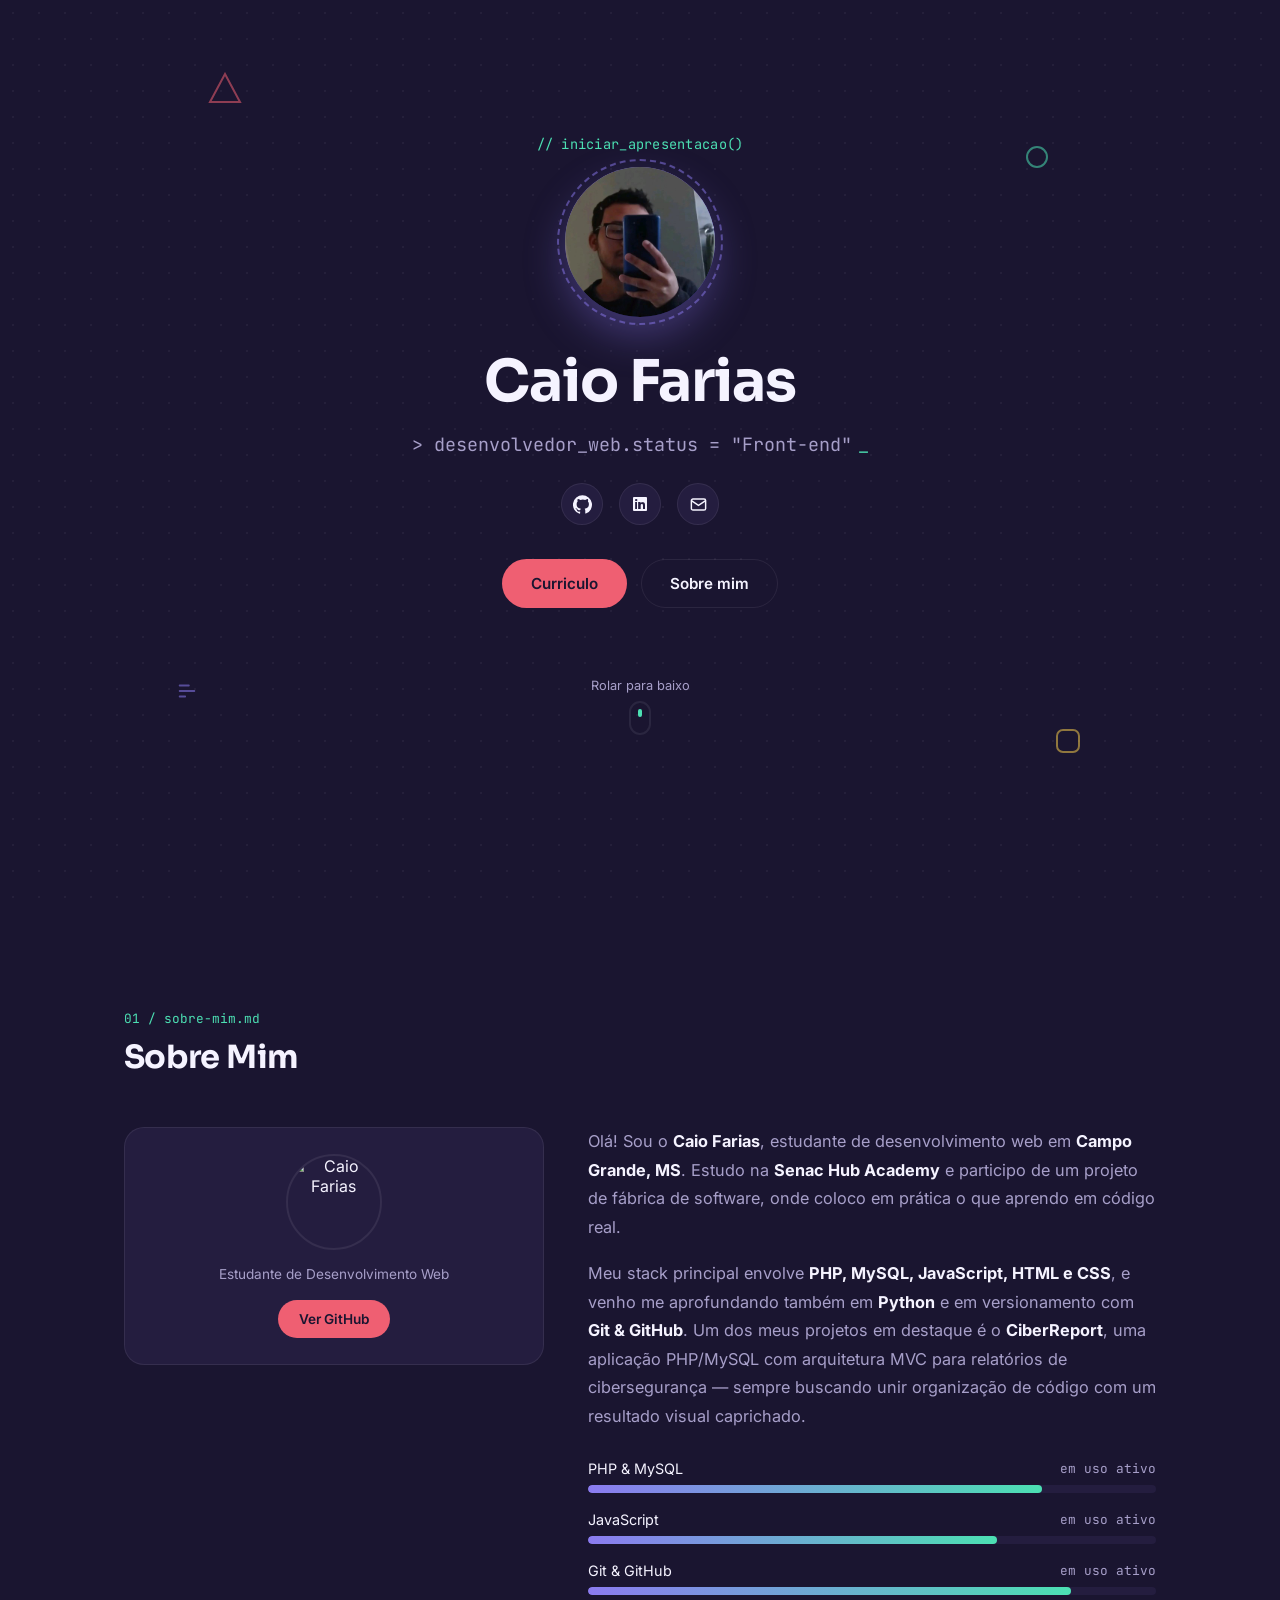
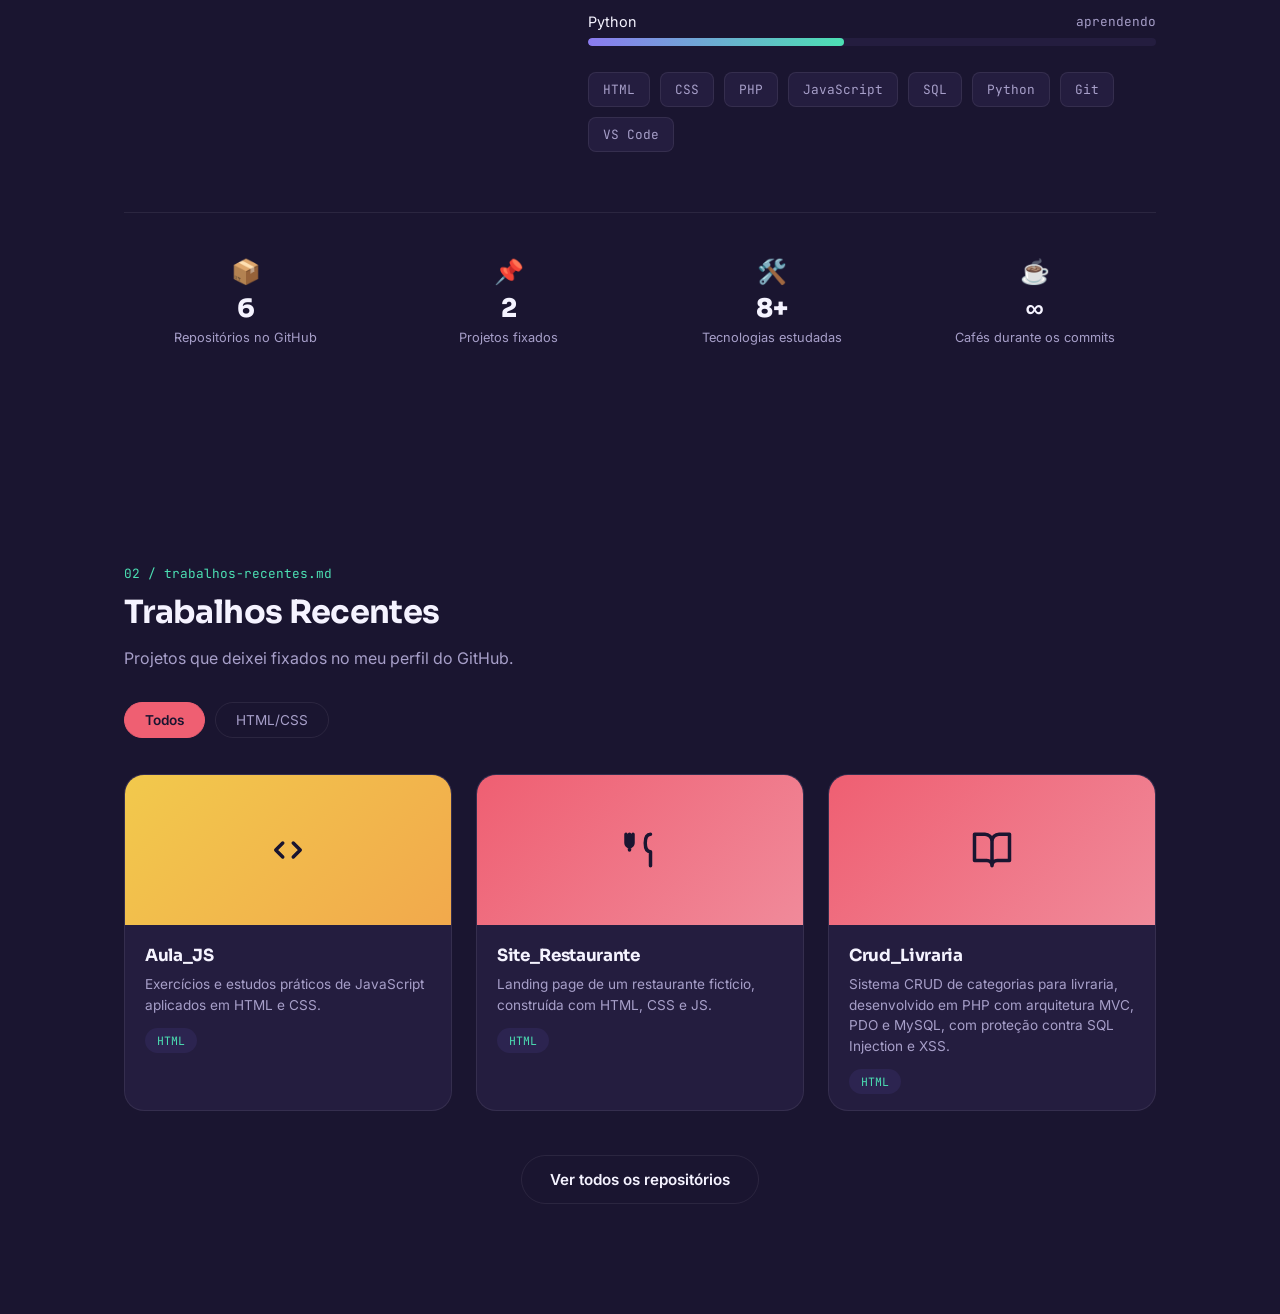
==== index.html @ b0f7bf86 "testes" ====
<!DOCTYPE html>
<html lang="pt-BR">
<head>
<meta charset="UTF-8">
<meta name="viewport" content="width=device-width, initial-scale=1.0">
<title>Caio Farias — Desenvolvedor Web</title>
<link rel="preconnect" href="https://fonts.googleapis.com">
<link href="https://fonts.googleapis.com/css2?family=Sora:wght@400;600;700;800&family=Inter:wght@400;500;600&family=JetBrains+Mono:wght@400;500;600&display=swap" rel="stylesheet">
<link rel="stylesheet" href="https://cdnjs.cloudflare.com/ajax/libs/font-awesome/6.7.2/css/all.min.css">
<link rel="stylesheet" href="index.css">
</head>
<body>

<section class="hero" id="hero">

  <div class="shape" style="top:8%; left:10%; width:34px; animation-delay:0s;">
    <svg viewBox="0 0 34 34" fill="none"><polygon points="17,2 32,30 2,30" stroke="var(--coral)" stroke-width="2"/></svg>
  </div>
  <div class="shape" style="top:16%; right:12%; width:26px; animation-delay:1.2s;">
    <svg viewBox="0 0 26 26" fill="none"><circle cx="13" cy="13" r="10" stroke="var(--mint)" stroke-width="2"/></svg>
  </div>
  <div class="shape" style="bottom:22%; left:7%; width:22px; animation-delay:2s;">
    <svg viewBox="0 0 24 24" fill="none"><path d="M4 12h16M4 6h10M4 18h6" stroke="var(--purple)" stroke-width="2" stroke-linecap="round"/></svg>
  </div>
  <div class="shape" style="bottom:16%; right:9%; width:30px; animation-delay:0.6s;">
    <svg viewBox="0 0 30 30" fill="none"><rect x="4" y="4" width="22" height="22" rx="6" stroke="var(--yellow)" stroke-width="2"/></svg>
  </div>

  <span class="eyebrow mono">// iniciar_apresentacao()</span>

  <div class="avatar-wrap">
    <div class="avatar-ring"></div>
    <div class="avatar">
      <img src="perfil.jpg" alt="" class="avatar-img">
    </div>
  </div>

  <h1>Caio Farias</h1>
  <div class="title-line mono">
    <span>&gt; desenvolvedor_web.status = "Front-end"</span><span class="blink">_</span>
  </div>

  <div class="socials">
    <a href="https://github.com/CaioFarias-jpg" target="_blank" rel="noopener" aria-label="GitHub">
      <svg viewBox="0 0 24 24" fill="var(--text-light)"><path d="M12 .3a12 12 0 0 0-3.8 23.4c.6.1.8-.3.8-.6v-2.2c-3.3.7-4-1.6-4-1.6-.6-1.4-1.4-1.8-1.4-1.8-1.1-.8.1-.8.1-.8 1.2.1 1.9 1.3 1.9 1.3 1.1 1.9 2.9 1.3 3.6 1 .1-.8.4-1.3.8-1.6-2.7-.3-5.4-1.3-5.4-5.9 0-1.3.5-2.4 1.3-3.2-.1-.3-.6-1.6.1-3.3 0 0 1-.3 3.4 1.2a11.5 11.5 0 0 1 6 0c2.3-1.5 3.3-1.2 3.3-1.2.7 1.7.3 3 .1 3.3.8.8 1.3 1.9 1.3 3.2 0 4.6-2.7 5.6-5.4 5.9.4.4.8 1.1.8 2.2v3.3c0 .3.2.7.8.6A12 12 0 0 0 12 .3z"/></svg>
    </a>
      <a href="https://www.linkedin.com/in/caio-farias-459695293/" target="_blank"      rel="noopener" aria-label="LinkedIn">
      <i class="fa-brands fa-linkedin"></i>
    </a>
    <a href="mailto:caiovv1@outlook.com" aria-label="Email">
      <svg viewBox="0 0 24 24" fill="none" stroke="var(--text-light)" stroke-width="1.8"><rect x="3" y="5" width="18" height="14" rx="2"/><path d="M3 7l9 6 9-6"/></svg>
    </a>
  </div>

  <div class="hero-ctas">
    <a href="CV.html" class="btn btn-solid">Curriculo</a>
    <a href="#sobre" class="btn btn-outline">Sobre mim</a>
  </div>

  <a href="#sobre" class="scroll-hint">
    <span>Rolar para baixo</span>
    <span class="scroll-dot"></span>
  </a>
</section>

<section class="about" id="sobre">
  <span class="section-tag">01 / sobre-mim.md</span>
  <h2>Sobre Mim</h2>

  <div class="about-grid">
    <div class="about-card">
      <div class="mini-avatar">
        <img src="12.jpg" alt="Caio Farias">
      </div>
      <p class="about-card-role">Estudante de Desenvolvimento Web</p>
      <a href="https://github.com/CaioFarias-jpg" target="_blank" rel="noopener" class="btn btn-solid btn-small">Ver GitHub</a>
    </div>

    <div class="about-text">
      <p>Olá! Sou o <strong>Caio Farias</strong>, estudante de desenvolvimento web em <strong>Campo Grande, MS</strong>. Estudo na <strong>Senac Hub Academy</strong> e participo de um projeto de fábrica de software, onde coloco em prática o que aprendo em código real.</p>

      <p>Meu stack principal envolve <strong>PHP, MySQL, JavaScript, HTML e CSS</strong>, e venho me aprofundando também em <strong>Python</strong> e em versionamento com <strong>Git &amp; GitHub</strong>. Um dos meus projetos em destaque é o <strong>CiberReport</strong>, uma aplicação PHP/MySQL com arquitetura MVC para relatórios de cibersegurança — sempre buscando unir organização de código com um resultado visual caprichado.</p>

      <div class="skills">
        <div class="skill-row">
          <div class="skill-label"><span>PHP &amp; MySQL</span><span>em uso ativo</span></div>
          <div class="skill-bar"><div class="skill-fill" style="--pct:80%"></div></div>
        </div>
        <div class="skill-row">
          <div class="skill-label"><span>JavaScript</span><span>em uso ativo</span></div>
          <div class="skill-bar"><div class="skill-fill" style="--pct:72%"></div></div>
        </div>
        <div class="skill-row">
          <div class="skill-label"><span>Git &amp; GitHub</span><span>em uso ativo</span></div>
          <div class="skill-bar"><div class="skill-fill" style="--pct:85%"></div></div>
        </div>
        <div class="skill-row">
          <div class="skill-label"><span>Python</span><span>aprendendo</span></div>
          <div class="skill-bar"><div class="skill-fill" style="--pct:45%"></div></div>
        </div>
      </div>

      <div class="tag-cloud">
        <span class="tag">HTML</span>
        <span class="tag">CSS</span>
        <span class="tag">PHP</span>
        <span class="tag">JavaScript</span>
        <span class="tag">SQL</span>
        <span class="tag">Python</span>
        <span class="tag">Git</span>
        <span class="tag">VS Code</span>
      </div>
    </div>
  </div>

  <div class="stats-row">
    <div class="stat">
      <span class="stat-icon">📦</span>
      <span class="stat-number">6</span>
      <span class="stat-label">Repositórios no GitHub</span>
    </div>
    <div class="stat">
      <span class="stat-icon">📌</span>
      <span class="stat-number">2</span>
      <span class="stat-label">Projetos fixados</span>
    </div>
    <div class="stat">
      <span class="stat-icon">🛠️</span>
      <span class="stat-number">8+</span>
      <span class="stat-label">Tecnologias estudadas</span>
    </div>
    <div class="stat">
      <span class="stat-icon">☕</span>
      <span class="stat-number">∞</span>
      <span class="stat-label">Cafés durante os commits</span>
    </div>
  </div>
</section>

<section class="works" id="trabalhos">
  <span class="section-tag">02 / trabalhos-recentes.md</span>
  <h2>Trabalhos Recentes</h2>
  <p class="works-sub">Projetos que deixei fixados no meu perfil do GitHub.</p>

  <div class="filters" id="filters">
    <button class="filter-btn active" data-filter="all">Todos</button>
    <button class="filter-btn" data-filter="html">HTML/CSS</button>
  </div>

  <div class="works-grid" id="worksGrid">

    <a class="work-card" data-cat="html" href="https://github.com/CaioFarias-jpg/Aula_JS" target="_blank" rel="noopener">
      <div class="work-thumb work-thumb-1">
        <svg viewBox="0 0 24 24" width="42" height="42" fill="none"><path d="M9 8l-4 4 4 4M15 8l4 4-4 4" stroke="#1a1530" stroke-width="2" stroke-linecap="round" stroke-linejoin="round"/></svg>
      </div>
      <div class="work-info">
        <h3>Aula_JS</h3>
        <p>Exercícios e estudos práticos de JavaScript aplicados em HTML e CSS.</p>
        <span class="work-tag">HTML</span>
      </div>
    </a>

    <a class="work-card" data-cat="html" href="https://github.com/CaioFarias-jpg/Site_Restaurante" target="_blank" rel="noopener">
      <div class="work-thumb work-thumb-2">
        <svg viewBox="0 0 24 24" width="42" height="42" fill="none"><path d="M6 3v9M4 3v5a2 2 0 0 0 2 2 2 2 0 0 0 2-2V3M18 3c-2 0-3 2-3 5s1 5 3 5v8" stroke="#1a1530" stroke-width="2" stroke-linecap="round" stroke-linejoin="round"/></svg>
      </div>
      <div class="work-info">
        <h3>Site_Restaurante</h3>
        <p>Landing page de um restaurante fictício, construída com HTML, CSS e JS.</p>
        <span class="work-tag">HTML</span>
      </div>
    </a>

    <a class="work-card" data-cat="html" href="https://github.com/CaioFarias-jpg/Crud_Livraria" target="_blank" rel="noopener">
      <div class="work-thumb work-thumb-2">
        <svg viewBox="0 0 24 24" width="42" height="42" fill="none"><path d="M2 3h6a4 4 0 0 1 4 4v14a3 3 0 0 0-3-3H2V3z M22 3h-6a4 4 0 0 0-4 4v14a3 3 0 0 1 3-3h7V3z" stroke="#1a1530" stroke-width="2" stroke-linecap="round" stroke-linejoin="round"/></svg>
      </div>
      <div class="work-info">
        <h3>Crud_Livraria</h3>
        <p>Sistema CRUD de categorias para livraria, desenvolvido em PHP com arquitetura MVC, PDO e MySQL, com proteção contra SQL Injection e XSS.</p>
        <span class="work-tag">HTML</span>
      </div>
    </a>

  </div>

  <a href="https://github.com/CaioFarias-jpg?tab=repositories" target="_blank" rel="noopener" class="btn btn-outline load-more">Ver todos os repositórios</a>
</section>

<script>
  const filterBtns = document.querySelectorAll('.filter-btn');
  const cards = document.querySelectorAll('.work-card');

  filterBtns.forEach(btn => {
    btn.addEventListener('click', () => {
      filterBtns.forEach(b => b.classList.remove('active'));
      btn.classList.add('active');
      const filter = btn.dataset.filter;

      cards.forEach(card => {
        const show = filter === 'all' || card.dataset.cat === filter;
        card.style.display = show ? 'flex' : 'none';
      });
    });
  });
</script>

</body>
</html>
---- index.css ----
:root{
  --bg-base:#1a1530;
  --bg-panel:#241d3f;
  --bg-panel-2:#2c2450;
  --purple:#8b7bf0;
  --yellow:#f2c94c;
  --coral:#ef5f72;
  --mint:#4ce0b3;
  --text-light:#f5f3ff;
  --text-muted:#a79fc9;
  --border-soft:rgba(245,243,255,0.08);
}

*{margin:0;padding:0;box-sizing:border-box;}

html{scroll-behavior:smooth;}

body{
  background:var(--bg-base);
  color:var(--text-light);
  font-family:'Inter', sans-serif;
  overflow-x:hidden;
  position:relative;
}

body::before{
  content:"";
  position:fixed;
  inset:0;
  background-image:radial-gradient(circle, rgba(245,243,255,0.05) 1px, transparent 1px);
  background-size:26px 26px;
  pointer-events:none;
  z-index:0;
}

h1,h2,h3{
  font-family:'Sora', sans-serif;
  font-weight:700;
  letter-spacing:-0.02em;
}

.mono{ font-family:'JetBrains Mono', monospace; }

a{ color:inherit; text-decoration:none; }

section{
  position:relative;
  z-index:1;
  padding:110px 24px;
  max-width:1080px;
  margin:0 auto;
}

/* ---------- formas decorativas ---------- */
.shape{
  position:absolute;
  z-index:0;
  opacity:0.55;
  animation:float 7s ease-in-out infinite;
}
@keyframes float{
  0%,100%{ transform:translateY(0) rotate(0deg); }
  50%{ transform:translateY(-18px) rotate(8deg); }
}
@media (prefers-reduced-motion: reduce){
  .shape, .blink, .stat-icon{ animation:none !important; }
}

/* ================= HERO ================= */
.hero{
  min-height:100vh;
  display:flex;
  flex-direction:column;
  align-items:center;
  justify-content:center;
  text-align:center;
  padding-top:80px;
}

.hero .shape svg{ width:100%; height:100%; display:block; }

.avatar-wrap{
  position:relative;
  width:150px;
  height:150px;
  margin-bottom:28px;
}

.avatar-ring{
  position:absolute;
  inset:-8px;
  border-radius:50%;
  border:2px dashed rgba(139,123,240,0.5);
  animation:spin 18s linear infinite;
}
@keyframes spin{ to{ transform:rotate(360deg); } }
@media (prefers-reduced-motion: reduce){ .avatar-ring{ animation:none; } }

.avatar{
  width:100%;
  height:100%;
  border-radius:50%;
  background:linear-gradient(150deg, var(--purple), #5a4bc4);
  display:flex;
  align-items:center;
  justify-content:center;
  box-shadow:0 18px 40px rgba(139,123,240,0.35);
  overflow:hidden;
}

.avatar-img{
  width:100%;
  height:100%;
  object-fit:cover;
}

.hero .eyebrow{
  font-size:0.85rem;
  color:var(--mint);
  margin-bottom:14px;
  letter-spacing:0.02em;
}

.hero h1{
  font-size:clamp(2.4rem, 6vw, 3.6rem);
  color:var(--text-light);
}

.hero .title-line{
  margin-top:14px;
  font-size:1.15rem;
  color:var(--text-muted);
  display:flex;
  align-items:center;
  gap:6px;
  justify-content:center;
  flex-wrap:wrap;
}

.blink{
  animation:blink 1s steps(1) infinite;
  color:var(--mint);
}
@keyframes blink{ 50%{ opacity:0; } }

.socials{
  display:flex;
  gap:16px;
  margin-top:26px;
}

.socials a{
  width:42px;
  height:42px;
  border-radius:50%;
  border:1px solid var(--border-soft);
  display:flex;
  align-items:center;
  justify-content:center;
  transition:all .25s ease;
  background:var(--bg-panel);
}
.socials a:hover{
  border-color:var(--purple);
  transform:translateY(-4px);
  background:var(--bg-panel-2);
}
.socials svg{ width:19px; height:19px; }

.hero-ctas{
  display:flex;
  gap:14px;
  margin-top:34px;
  flex-wrap:wrap;
  justify-content:center;
}

.btn{
  display:inline-flex;
  align-items:center;
  gap:8px;
  padding:14px 28px;
  border-radius:100px;
  font-weight:600;
  font-size:0.95rem;
  transition:all .25s ease;
  border:1px solid transparent;
  cursor:pointer;
}
.btn-solid{
  background:var(--coral);
  color:#1a1530;
}
.btn-solid:hover{
  box-shadow:0 12px 30px rgba(239,95,114,0.4);
  transform:translateY(-3px);
}
.btn-outline{
  border-color:var(--border-soft);
  color:var(--text-light);
}
.btn-outline:hover{
  border-color:var(--purple);
  background:var(--bg-panel);
}
.btn-small{
  padding:10px 20px;
  font-size:0.85rem;
}

.scroll-hint{
  margin-top:70px;
  display:flex;
  flex-direction:column;
  align-items:center;
  gap:8px;
  color:var(--text-muted);
  font-size:0.8rem;
}
.scroll-dot{
  width:22px; height:34px;
  border-radius:20px;
  border:2px solid var(--border-soft);
  position:relative;
}
.scroll-dot::before{
  content:"";
  position:absolute;
  top:6px; left:50%;
  width:4px; height:8px;
  background:var(--mint);
  border-radius:4px;
  transform:translateX(-50%);
  animation:scrolldown 1.6s ease infinite;
}
@keyframes scrolldown{
  0%{ opacity:1; top:6px; }
  100%{ opacity:0; top:18px; }
}

/* ================= SOBRE MIM ================= */
.section-tag{
  font-family:'JetBrains Mono', monospace;
  font-size:0.8rem;
  color:var(--mint);
  display:block;
  margin-bottom:10px;
}

.about h2, .works h2{
  font-size:2rem;
  margin-bottom:16px;
}

.about h2{ margin-bottom:50px; }

.about-grid{
  display:grid;
  grid-template-columns:0.85fr 1.15fr;
  gap:44px;
  align-items:start;
}

.about-card{
  background:var(--bg-panel);
  border:1px solid var(--border-soft);
  border-radius:20px;
  padding:26px;
  text-align:center;
}

.mini-avatar{
  width:96px;
  height:96px;
  border-radius:50%;
  margin:0 auto 16px;
  overflow:hidden;
  border:2px solid var(--border-soft);
}
.mini-avatar img{
  width:100%;
  height:100%;
  object-fit:cover;
}

.about-card-role{
  color:var(--text-muted);
  font-size:0.85rem;
  margin-bottom:18px;
}

.about-text p{
  color:var(--text-muted);
  line-height:1.75;
  font-size:1.02rem;
  margin-bottom:18px;
}

.about-text strong{ color:var(--text-light); }

.skills{ margin-top:30px; }

.skill-row{ margin-bottom:18px; }

.skill-label{
  display:flex;
  justify-content:space-between;
  font-size:0.9rem;
  margin-bottom:8px;
}

.skill-label span:last-child{
  font-family:'JetBrains Mono', monospace;
  color:var(--text-muted);
  font-size:0.8rem;
}

.skill-bar{
  height:8px;
  border-radius:100px;
  background:var(--bg-panel);
  overflow:hidden;
}

.skill-fill{
  height:100%;
  border-radius:100px;
  background:linear-gradient(90deg, var(--purple), var(--mint));
  width:0;
  animation:fillbar 1.4s ease forwards;
  animation-delay:.3s;
}
@keyframes fillbar{ to{ width:var(--pct); } }

.tag-cloud{
  display:flex;
  flex-wrap:wrap;
  gap:10px;
  margin-top:26px;
}

.tag{
  font-family:'JetBrains Mono', monospace;
  font-size:0.8rem;
  padding:8px 14px;
  border-radius:8px;
  background:var(--bg-panel);
  border:1px solid var(--border-soft);
  color:var(--text-muted);
}

/* linha de estatísticas */
.stats-row{
  display:grid;
  grid-template-columns:repeat(4, 1fr);
  gap:20px;
  margin-top:60px;
  padding-top:44px;
  border-top:1px solid var(--border-soft);
}

.stat{
  text-align:center;
  display:flex;
  flex-direction:column;
  align-items:center;
  gap:6px;
}

.stat-icon{
  font-size:1.5rem;
  animation:pulse 2.4s ease-in-out infinite;
}
@keyframes pulse{
  0%,100%{ transform:scale(1); }
  50%{ transform:scale(1.15); }
}

.stat-number{
  font-family:'Sora', sans-serif;
  font-weight:800;
  font-size:1.6rem;
  color:var(--text-light);
}

.stat-label{
  font-size:0.8rem;
  color:var(--text-muted);
}

/* ================= TRABALHOS RECENTES ================= */
.works-sub{
  color:var(--text-muted);
  margin-bottom:34px;
}

.filters{
  display:flex;
  gap:10px;
  flex-wrap:wrap;
  margin-bottom:36px;
}

.filter-btn{
  background:none;
  border:1px solid var(--border-soft);
  color:var(--text-muted);
  padding:9px 20px;
  border-radius:100px;
  font-family:'Inter', sans-serif;
  font-size:0.85rem;
  cursor:pointer;
  transition:all .2s ease;
}
.filter-btn:hover{
  border-color:var(--purple);
  color:var(--text-light);
}
.filter-btn.active{
  background:var(--coral);
  border-color:var(--coral);
  color:#1a1530;
  font-weight:600;
}

.works-grid{
  display:grid;
  grid-template-columns:repeat(auto-fit, minmax(240px, 1fr));
  gap:24px;
}

.work-card{
  background:var(--bg-panel);
  border:1px solid var(--border-soft);
  border-radius:20px;
  overflow:hidden;
  display:flex;
  flex-direction:column;
  transition:all .3s ease;
}
.work-card:hover{
  transform:translateY(-6px);
  border-color:var(--purple);
  box-shadow:0 20px 40px rgba(0,0,0,0.35);
}

.work-thumb{
  height:150px;
  display:flex;
  align-items:center;
  justify-content:center;
}
.work-thumb-1{ background:linear-gradient(135deg, var(--yellow), #f2a94c); }
.work-thumb-2{ background:linear-gradient(135deg, var(--coral), #f08a9a); }

.work-info{
  padding:20px;
}
.work-info h3{
  font-size:1.05rem;
  margin-bottom:8px;
}
.work-info p{
  color:var(--text-muted);
  font-size:0.85rem;
  line-height:1.5;
  margin-bottom:14px;
}

.work-tag{
  font-family:'JetBrains Mono', monospace;
  font-size:0.72rem;
  padding:5px 12px;
  border-radius:100px;
  background:var(--bg-panel-2);
  color:var(--mint);
}

.load-more{
  display:flex;
  width:fit-content;
  margin:44px auto 0;
}

/* ================= RESPONSIVO ================= */
@media (max-width:760px){
  .about-grid{ grid-template-columns:1fr; }
  .stats-row{ grid-template-columns:repeat(2, 1fr); row-gap:34px; }
  section{ padding:80px 20px; }
}
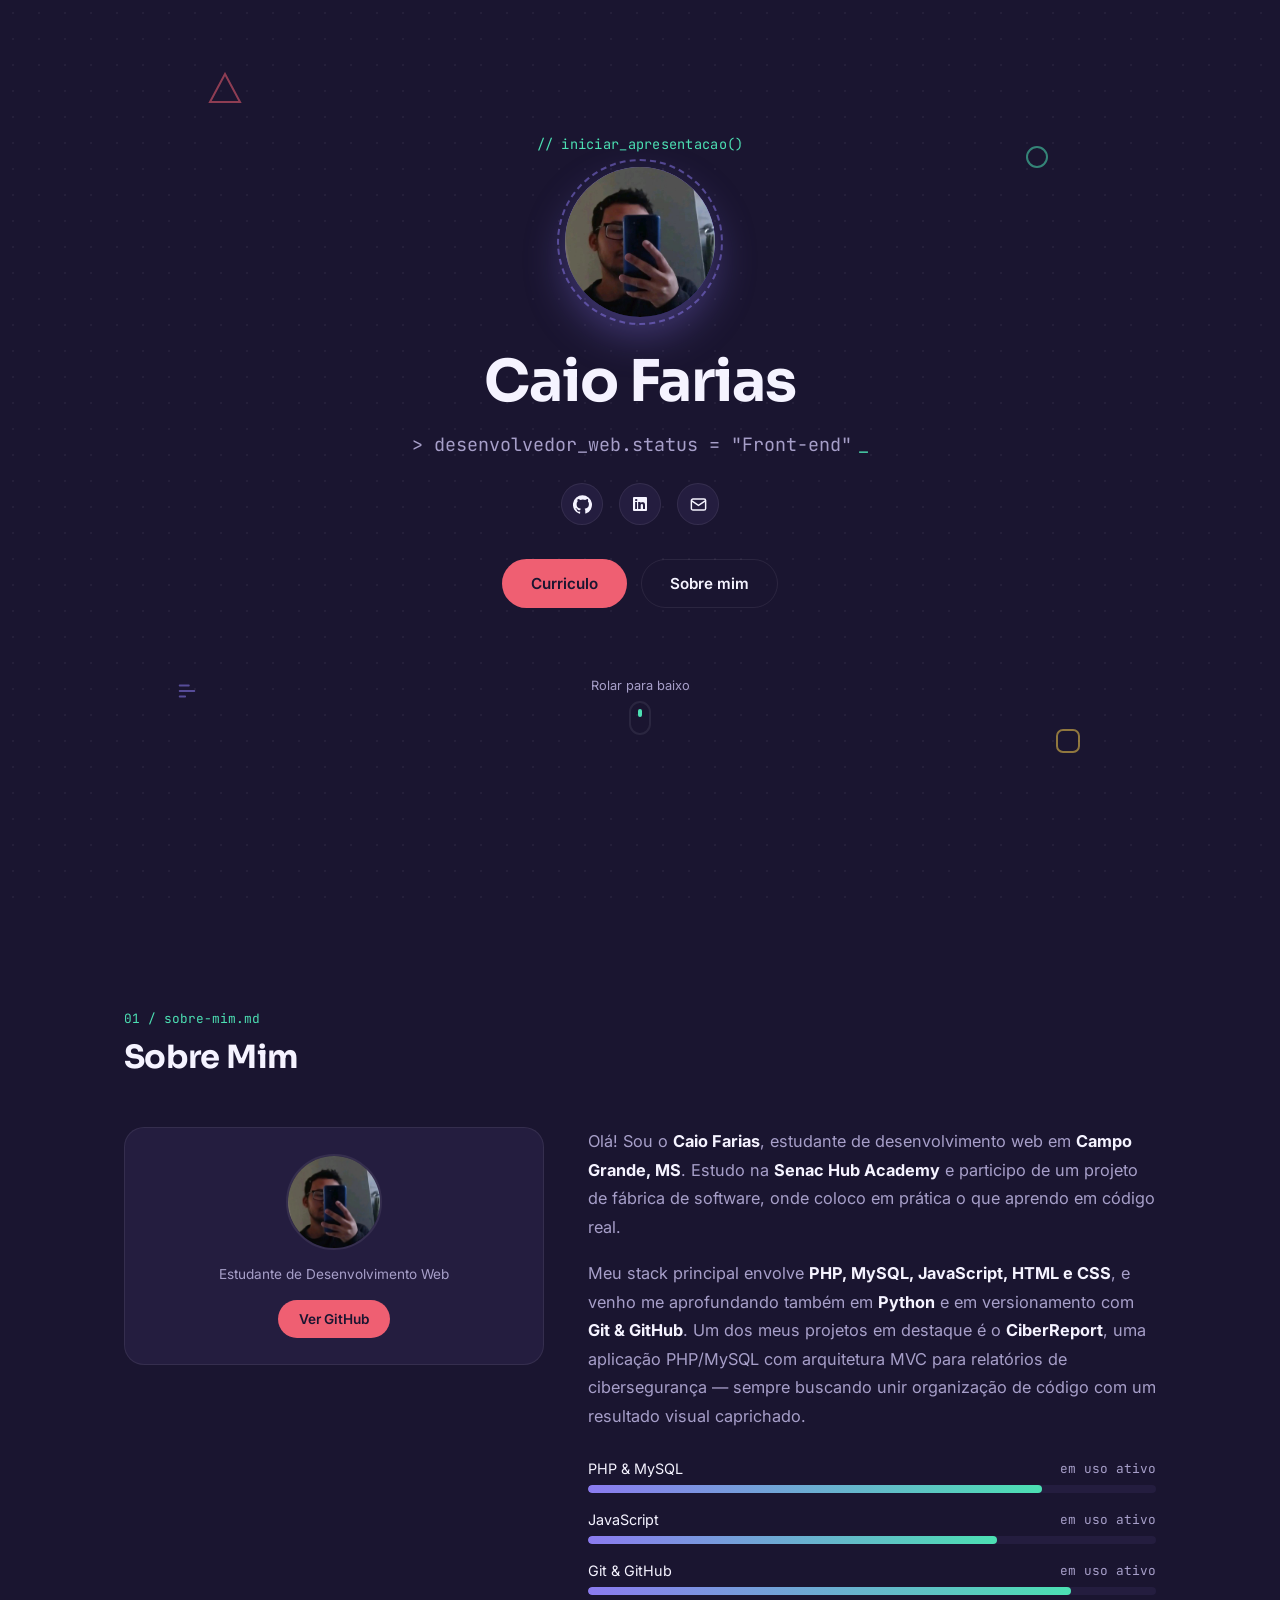
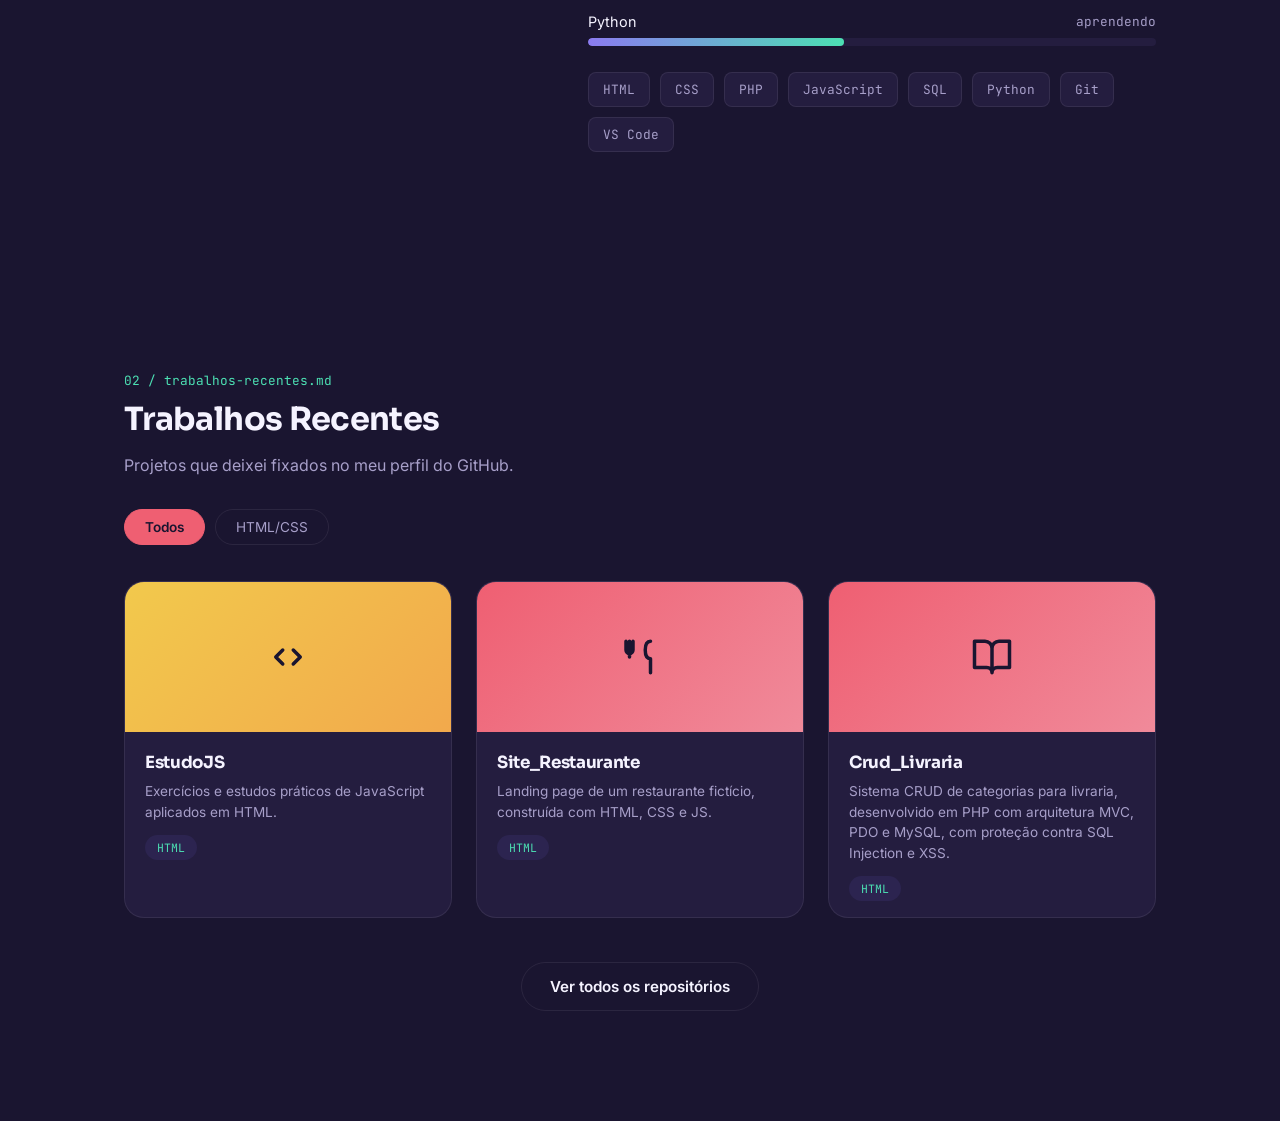
==== commit b8bb44c5: "testes" ====
--- a/index.html
+++ b/index.html
@@ -70,7 +70,7 @@
   <div class="about-grid">
     <div class="about-card">
       <div class="mini-avatar">
-        <img src="12.jpg" alt="Caio Farias">
+        <img src="perfil.jpg" alt="Caio Farias">
       </div>
       <p class="about-card-role">Estudante de Desenvolvimento Web</p>
       <a href="https://github.com/CaioFarias-jpg" target="_blank" rel="noopener" class="btn btn-solid btn-small">Ver GitHub</a>
@@ -112,29 +112,6 @@
       </div>
     </div>
   </div>
-
-  <div class="stats-row">
-    <div class="stat">
-      <span class="stat-icon">📦</span>
-      <span class="stat-number">6</span>
-      <span class="stat-label">Repositórios no GitHub</span>
-    </div>
-    <div class="stat">
-      <span class="stat-icon">📌</span>
-      <span class="stat-number">2</span>
-      <span class="stat-label">Projetos fixados</span>
-    </div>
-    <div class="stat">
-      <span class="stat-icon">🛠️</span>
-      <span class="stat-number">8+</span>
-      <span class="stat-label">Tecnologias estudadas</span>
-    </div>
-    <div class="stat">
-      <span class="stat-icon">☕</span>
-      <span class="stat-number">∞</span>
-      <span class="stat-label">Cafés durante os commits</span>
-    </div>
-  </div>
 </section>
 
 <section class="works" id="trabalhos">
@@ -149,13 +126,13 @@
 
   <div class="works-grid" id="worksGrid">
 
-    <a class="work-card" data-cat="html" href="https://github.com/CaioFarias-jpg/Aula_JS" target="_blank" rel="noopener">
+    <a class="work-card" data-cat="html" href="https://github.com/CaioFarias-jpg/EstudoJS" target="_blank" rel="noopener">
       <div class="work-thumb work-thumb-1">
         <svg viewBox="0 0 24 24" width="42" height="42" fill="none"><path d="M9 8l-4 4 4 4M15 8l4 4-4 4" stroke="#1a1530" stroke-width="2" stroke-linecap="round" stroke-linejoin="round"/></svg>
       </div>
       <div class="work-info">
-        <h3>Aula_JS</h3>
-        <p>Exercícios e estudos práticos de JavaScript aplicados em HTML e CSS.</p>
+        <h3>EstudoJS</h3>
+        <p>Exercícios e estudos práticos de JavaScript aplicados em HTML.</p>
         <span class="work-tag">HTML</span>
       </div>
     </a>
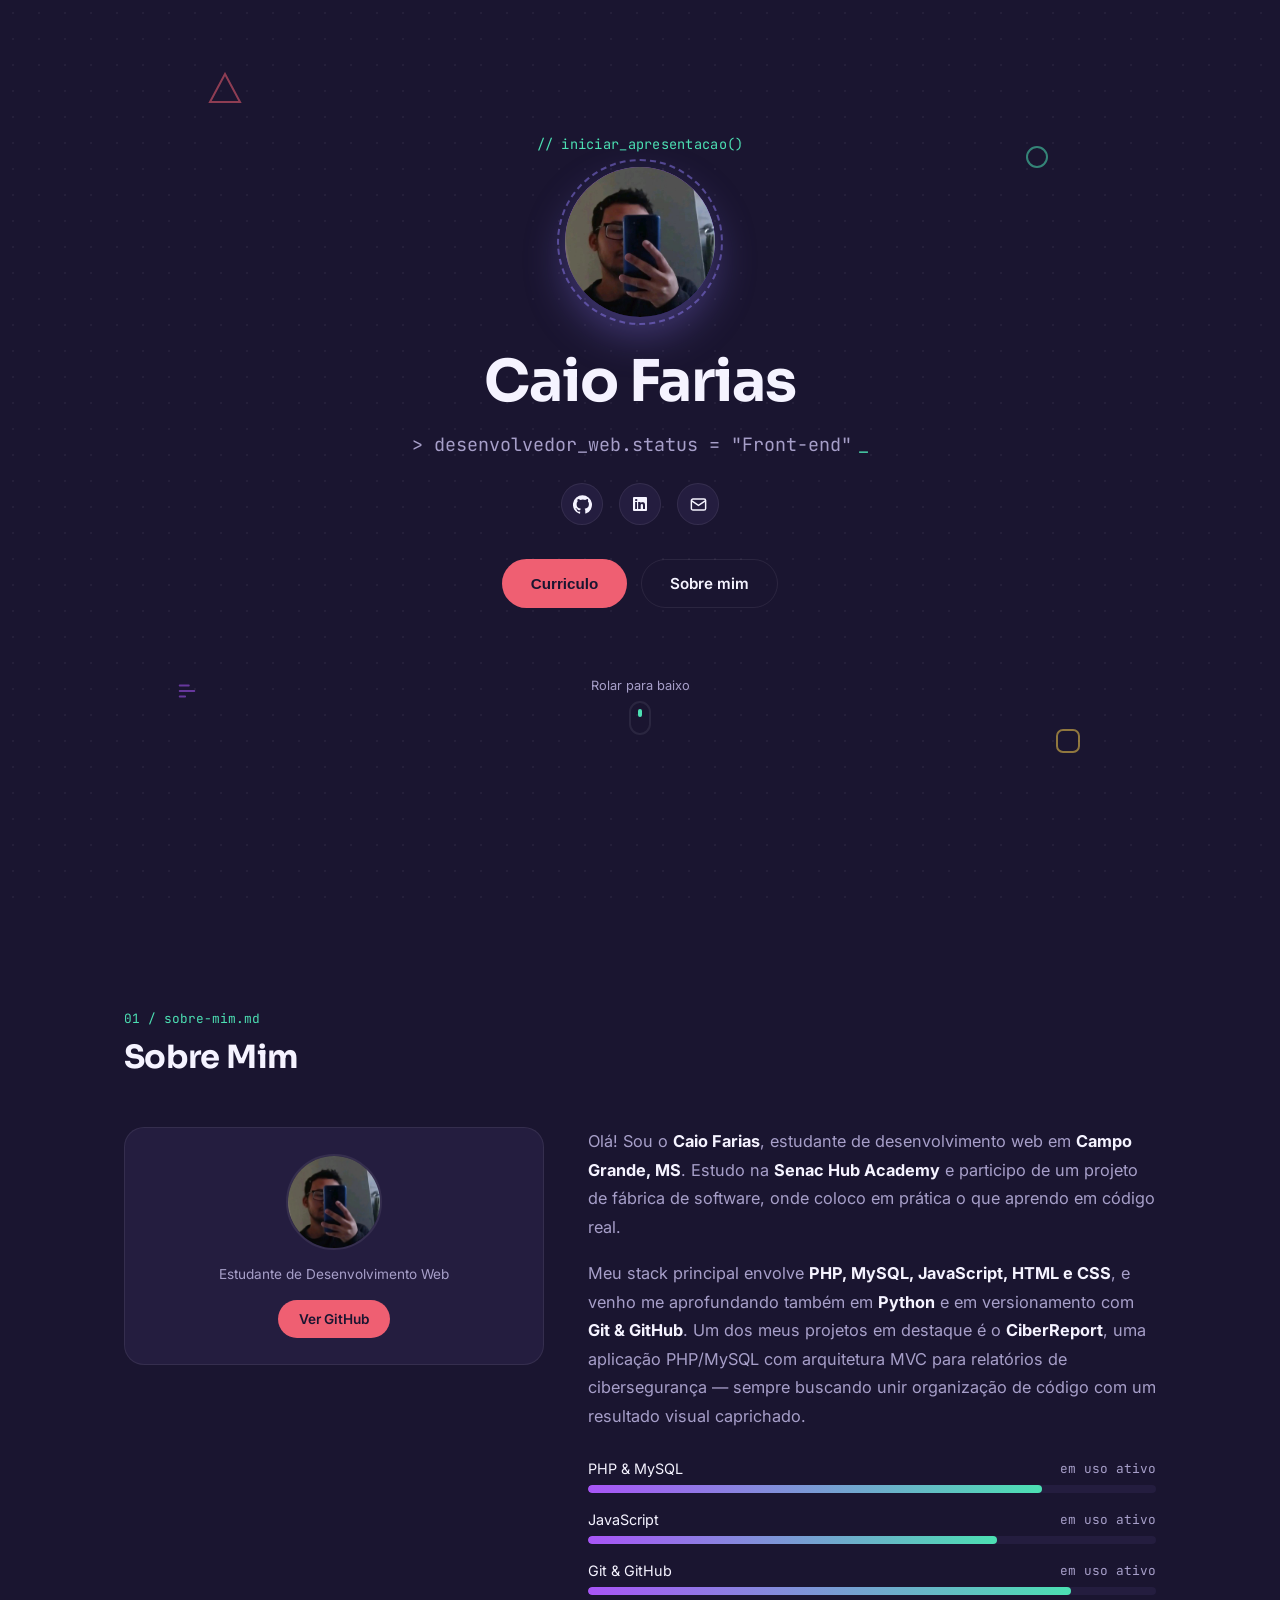
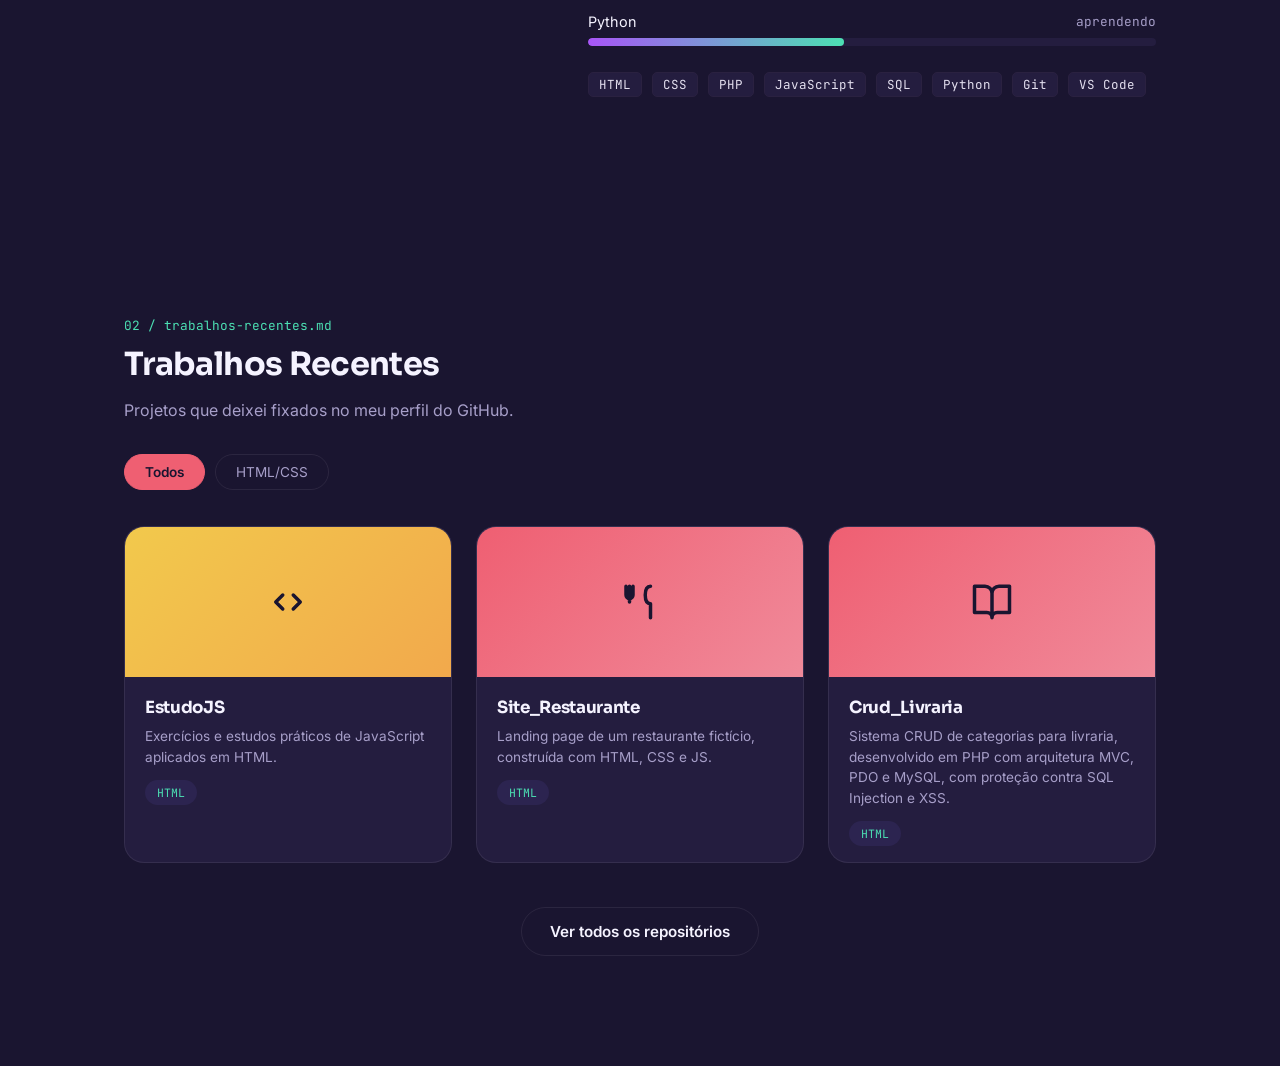
==== commit ea2432c9: "testes" ====
--- a/index.html
+++ b/index.html
@@ -10,177 +10,193 @@
 <link rel="stylesheet" href="index.css">
 </head>
 <body>
-
 <section class="hero" id="hero">
-
-  <div class="shape" style="top:8%; left:10%; width:34px; animation-delay:0s;">
-    <svg viewBox="0 0 34 34" fill="none"><polygon points="17,2 32,30 2,30" stroke="var(--coral)" stroke-width="2"/></svg>
-  </div>
-  <div class="shape" style="top:16%; right:12%; width:26px; animation-delay:1.2s;">
-    <svg viewBox="0 0 26 26" fill="none"><circle cx="13" cy="13" r="10" stroke="var(--mint)" stroke-width="2"/></svg>
-  </div>
-  <div class="shape" style="bottom:22%; left:7%; width:22px; animation-delay:2s;">
-    <svg viewBox="0 0 24 24" fill="none"><path d="M4 12h16M4 6h10M4 18h6" stroke="var(--purple)" stroke-width="2" stroke-linecap="round"/></svg>
-  </div>
-  <div class="shape" style="bottom:16%; right:9%; width:30px; animation-delay:0.6s;">
-    <svg viewBox="0 0 30 30" fill="none"><rect x="4" y="4" width="22" height="22" rx="6" stroke="var(--yellow)" stroke-width="2"/></svg>
-  </div>
-
-  <span class="eyebrow mono">// iniciar_apresentacao()</span>
-
-  <div class="avatar-wrap">
-    <div class="avatar-ring"></div>
-    <div class="avatar">
-      <img src="perfil.jpg" alt="" class="avatar-img">
+<div class="shape" style="top:8%; left:10%; width:34px; animation-delay:0s;">
+<svg viewBox="0 0 34 34" fill="none"><polygon points="17,2 32,30 2,30" stroke="var(--coral)" stroke-width="2"/></svg>
+</div>
+<div class="shape" style="top:16%; right:12%; width:26px; animation-delay:1.2s;">
+<svg viewBox="0 0 26 26" fill="none"><circle cx="13" cy="13" r="10" stroke="var(--mint)" stroke-width="2"/></svg>
+</div>
+<div class="shape" style="bottom:22%; left:7%; width:22px; animation-delay:2s;">
+<svg viewBox="0 0 24 24" fill="none"><path d="M4 12h16M4 6h10M4 18h6" stroke="var(--purple)" stroke-width="2" stroke-linecap="round"/></svg>
+</div>
+<div class="shape" style="bottom:16%; right:9%; width:30px; animation-delay:0.6s;">
+<svg viewBox="0 0 30 30" fill="none"><rect x="4" y="4" width="22" height="22" rx="6" stroke="var(--yellow)" stroke-width="2"/></svg>
+</div>
+<span class="eyebrow mono">// iniciar_apresentacao()</span>
+<div class="avatar-wrap">
+<div class="avatar-ring"></div>
+<div class="avatar">
+<img src="perfil.jpg" alt="" class="avatar-img">
+</div>
+</div>
+<h1>Caio Farias</h1>
+<div class="title-line mono">
+<span>&gt; desenvolvedor_web.status = "Front-end"</span><span class="blink">_</span>
+</div>
+<div class="socials">
+<a href="https://github.com/CaioFarias-jpg" target="_blank" rel="noopener" aria-label="GitHub">
+<svg viewBox="0 0 24 24" fill="var(--text-light)"><path d="M12 .3a12 12 0 0 0-3.8 23.4c.6.1.8-.3.8-.6v-2.2c-3.3.7-4-1.6-4-1.6-.6-1.4-1.4-1.8-1.4-1.8-1.1-.8.1-.8.1-.8 1.2.1 1.9 1.3 1.9 1.3 1.1 1.9 2.9 1.3 3.6 1 .1-.8.4-1.3.8-1.6-2.7-.3-5.4-1.3-5.4-5.9 0-1.3.5-2.4 1.3-3.2-.1-.3-.6-1.6.1-3.3 0 0 1-.3 3.4 1.2a11.5 11.5 0 0 1 6 0c2.3-1.5 3.3-1.2 3.3-1.2.7 1.7.3 3 .1 3.3.8.8 1.3 1.9 1.3 3.2 0 4.6-2.7 5.6-5.4 5.9.4.4.8 1.1.8 2.2v3.3c0 .3.2.7.8.6A12 12 0 0 0 12 .3z"/></svg>
+</a>
+<a href="https://www.linkedin.com/in/caio-farias-459695293/" target="_blank" rel="noopener" aria-label="LinkedIn">
+<i class="fa-brands fa-linkedin"></i>
+</a>
+<a href="mailto:caiovv1@outlook.com" aria-label="Email">
+<svg viewBox="0 0 24 24" fill="none" stroke="var(--text-light)" stroke-width="1.8"><rect x="3" y="5" width="18" height="14" rx="2"/><path d="M3 7l9 6 9-6"/></svg>
+</a>
+</div>
+<div class="hero-ctas">
+<button type="button" data-open-curriculo class="btn btn-solid">Curriculo</button>
+<a href="#sobre" class="btn btn-outline">Sobre mim</a>
+</div>
+<a href="#sobre" class="scroll-hint">
+<span>Rolar para baixo</span>
+<span class="scroll-dot"></span>
+</a>
+</section>
+
+<section class="about" id="sobre">
+<span class="section-tag">01 / sobre-mim.md</span>
+<h2>Sobre Mim</h2>
+<div class="about-grid">
+<div class="about-card">
+<div class="mini-avatar">
+<img src="perfil.jpg" alt="Caio Farias">
+</div>
+<p class="about-card-role">Estudante de Desenvolvimento Web</p>
+<a href="https://github.com/CaioFarias-jpg" target="_blank" rel="noopener" class="btn btn-solid btn-small">Ver GitHub</a>
+</div>
+<div class="about-text">
+<p>Olá! Sou o <strong>Caio Farias</strong>, estudante de desenvolvimento web em <strong>Campo Grande, MS</strong>. Estudo na <strong>Senac Hub Academy</strong> e participo de um projeto de fábrica de software, onde coloco em prática o que aprendo em código real.</p>
+<p>Meu stack principal envolve <strong>PHP, MySQL, JavaScript, HTML e CSS</strong>, e venho me aprofundando também em <strong>Python</strong> e em versionamento com <strong>Git &amp; GitHub</strong>. Um dos meus projetos em destaque é o <strong>CiberReport</strong>, uma aplicação PHP/MySQL com arquitetura MVC para relatórios de cibersegurança — sempre buscando unir organização de código com um resultado visual caprichado.</p>
+<div class="skills">
+<div class="skill-row">
+<div class="skill-label"><span>PHP &amp; MySQL</span><span>em uso ativo</span></div>
+<div class="skill-bar"><div class="skill-fill" style="--pct:80%"></div></div>
+</div>
+<div class="skill-row">
+<div class="skill-label"><span>JavaScript</span><span>em uso ativo</span></div>
+<div class="skill-bar"><div class="skill-fill" style="--pct:72%"></div></div>
+</div>
+<div class="skill-row">
+<div class="skill-label"><span>Git &amp; GitHub</span><span>em uso ativo</span></div>
+<div class="skill-bar"><div class="skill-fill" style="--pct:85%"></div></div>
+</div>
+<div class="skill-row">
+<div class="skill-label"><span>Python</span><span>aprendendo</span></div>
+<div class="skill-bar"><div class="skill-fill" style="--pct:45%"></div></div>
+</div>
+</div>
+<div class="tag-cloud">
+<span class="tag">HTML</span>
+<span class="tag">CSS</span>
+<span class="tag">PHP</span>
+<span class="tag">JavaScript</span>
+<span class="tag">SQL</span>
+<span class="tag">Python</span>
+<span class="tag">Git</span>
+<span class="tag">VS Code</span>
+</div>
+</div>
+</div>
+</section>
+
+<section class="works" id="trabalhos">
+<span class="section-tag">02 / trabalhos-recentes.md</span>
+<h2>Trabalhos Recentes</h2>
+<p class="works-sub">Projetos que deixei fixados no meu perfil do GitHub.</p>
+<div class="filters" id="filters">
+<button class="filter-btn active" data-filter="all">Todos</button>
+<button class="filter-btn" data-filter="html">HTML/CSS</button>
+</div>
+<div class="works-grid" id="worksGrid">
+<a class="work-card" data-cat="html" href="https://github.com/CaioFarias-jpg/EstudoJS" target="_blank" rel="noopener">
+<div class="work-thumb work-thumb-1">
+<svg viewBox="0 0 24 24" width="42" height="42" fill="none"><path d="M9 8l-4 4 4 4M15 8l4 4-4 4" stroke="#1a1530" stroke-width="2" stroke-linecap="round" stroke-linejoin="round"/></svg>
+</div>
+<div class="work-info">
+<h3>EstudoJS</h3>
+<p>Exercícios e estudos práticos de JavaScript aplicados em HTML.</p>
+<span class="work-tag">HTML</span>
+</div>
+</a>
+<a class="work-card" data-cat="html" href="https://github.com/CaioFarias-jpg/Site_Restaurante" target="_blank" rel="noopener">
+<div class="work-thumb work-thumb-2">
+<svg viewBox="0 0 24 24" width="42" height="42" fill="none"><path d="M6 3v9M4 3v5a2 2 0 0 0 2 2 2 2 0 0 0 2-2V3M18 3c-2 0-3 2-3 5s1 5 3 5v8" stroke="#1a1530" stroke-width="2" stroke-linecap="round" stroke-linejoin="round"/></svg>
+</div>
+<div class="work-info">
+<h3>Site_Restaurante</h3>
+<p>Landing page de um restaurante fictício, construída com HTML, CSS e JS.</p>
+<span class="work-tag">HTML</span>
+</div>
+</a>
+<a class="work-card" data-cat="html" href="https://github.com/CaioFarias-jpg/Crud_Livraria" target="_blank" rel="noopener">
+<div class="work-thumb work-thumb-2">
+<svg viewBox="0 0 24 24" width="42" height="42" fill="none"><path d="M2 3h6a4 4 0 0 1 4 4v14a3 3 0 0 0-3-3H2V3z M22 3h-6a4 4 0 0 0-4 4v14a3 3 0 0 1 3-3h7V3z" stroke="#1a1530" stroke-width="2" stroke-linecap="round" stroke-linejoin="round"/></svg>
+</div>
+<div class="work-info">
+<h3>Crud_Livraria</h3>
+<p>Sistema CRUD de categorias para livraria, desenvolvido em PHP com arquitetura MVC, PDO e MySQL, com proteção contra SQL Injection e XSS.</p>
+<span class="work-tag">HTML</span>
+</div>
+</a>
+</div>
+<a href="https://github.com/CaioFarias-jpg?tab=repositories" target="_blank" rel="noopener" class="btn btn-outline load-more">Ver todos os repositórios</a>
+</section>
+
+<div class="cv-overlay" id="cvOverlay">
+  <div class="cv-window" role="dialog" aria-modal="true" aria-label="Currículo de Caio" id="cvModal">
+    <div class="cv-titlebar">
+      <div class="cv-dots">
+        <button aria-label="Fechar" id="closeCvBtn"><span class="red"></span></button>
+        <span class="yellow"></span>
+        <span class="green"></span>
+      </div>
+      <span class="cv-titlebar-label">caio@respawn: ~</span>
+    </div>
+    <div class="cv-body">
+      <div class="line"><span class="p">$</span> whoami</div>
+      <div class="out"><strong>Caio Farias</strong> — Desenvolvedor Web</div>
+
+      <div class="line"><span class="p">$</span> cat <span class="path">sobre.txt</span></div>
+      <div class="out">
+        Estudante de Desenvolvimento Web no Senac Hub Academy (Campo Grande/MS).
+      </div>
+
+      <div class="line"><span class="p">$</span> ls <span class="path">habilidades/</span></div>
+      <div class="out">
+        <div class="tag-row">
+          <span class="tag">PHP</span>
+          <span class="tag">MySQL</span>
+          <span class="tag">JavaScript</span>
+          <span class="tag">HTML/CSS</span>
+          <span class="tag">Git &amp; GitHub</span>
+          <span class="tag">Python (em estudo)</span>
+        </div>
+      </div>
+
+      <div class="line"><span class="p">$</span> ls <span class="path">projetos/</span></div>
+      <div class="out">
+        <ul>
+          <li><strong>CiberReport</strong> — plataforma de relatórios de cibersegurança (PHP MVC)</li>
+          <li><strong>InfoTech</strong> — sistema de gestão para loja de hardware (PHP MVC)</li>
+          <li><strong>Habit Tracker</strong> — app full-stack de tarefas e hábitos (PHP MVC)</li>
+        </ul>
+      </div>
+
+      <div class="line"><span class="p">$</span> cat <span class="path">formacao.txt</span></div>
+      <div class="out">Desenvolvimento Web — Senac Hub Academy, Campo Grande/MS</div>
+
+      <div class="line"><span class="p">$</span> ./baixar-curriculo<span class="cursor-final"></span></div>
+      <div class="out">
+        <a class="cv-download" href="curriculo-caio.pdf" download>
+          ⭳ baixar curriculo-caio.pdf
+        </a>
+      </div>
     </div>
   </div>
-
-  <h1>Caio Farias</h1>
-  <div class="title-line mono">
-    <span>&gt; desenvolvedor_web.status = "Front-end"</span><span class="blink">_</span>
-  </div>
-
-  <div class="socials">
-    <a href="https://github.com/CaioFarias-jpg" target="_blank" rel="noopener" aria-label="GitHub">
-      <svg viewBox="0 0 24 24" fill="var(--text-light)"><path d="M12 .3a12 12 0 0 0-3.8 23.4c.6.1.8-.3.8-.6v-2.2c-3.3.7-4-1.6-4-1.6-.6-1.4-1.4-1.8-1.4-1.8-1.1-.8.1-.8.1-.8 1.2.1 1.9 1.3 1.9 1.3 1.1 1.9 2.9 1.3 3.6 1 .1-.8.4-1.3.8-1.6-2.7-.3-5.4-1.3-5.4-5.9 0-1.3.5-2.4 1.3-3.2-.1-.3-.6-1.6.1-3.3 0 0 1-.3 3.4 1.2a11.5 11.5 0 0 1 6 0c2.3-1.5 3.3-1.2 3.3-1.2.7 1.7.3 3 .1 3.3.8.8 1.3 1.9 1.3 3.2 0 4.6-2.7 5.6-5.4 5.9.4.4.8 1.1.8 2.2v3.3c0 .3.2.7.8.6A12 12 0 0 0 12 .3z"/></svg>
-    </a>
-      <a href="https://www.linkedin.com/in/caio-farias-459695293/" target="_blank"      rel="noopener" aria-label="LinkedIn">
-      <i class="fa-brands fa-linkedin"></i>
-    </a>
-    <a href="mailto:caiovv1@outlook.com" aria-label="Email">
-      <svg viewBox="0 0 24 24" fill="none" stroke="var(--text-light)" stroke-width="1.8"><rect x="3" y="5" width="18" height="14" rx="2"/><path d="M3 7l9 6 9-6"/></svg>
-    </a>
-  </div>
-
-  <div class="hero-ctas">
-    <a href="CV.html" class="btn btn-solid">Curriculo</a>
-    <a href="#sobre" class="btn btn-outline">Sobre mim</a>
-  </div>
-
-  <a href="#sobre" class="scroll-hint">
-    <span>Rolar para baixo</span>
-    <span class="scroll-dot"></span>
-  </a>
-</section>
-
-<section class="about" id="sobre">
-  <span class="section-tag">01 / sobre-mim.md</span>
-  <h2>Sobre Mim</h2>
-
-  <div class="about-grid">
-    <div class="about-card">
-      <div class="mini-avatar">
-        <img src="perfil.jpg" alt="Caio Farias">
-      </div>
-      <p class="about-card-role">Estudante de Desenvolvimento Web</p>
-      <a href="https://github.com/CaioFarias-jpg" target="_blank" rel="noopener" class="btn btn-solid btn-small">Ver GitHub</a>
-    </div>
-
-    <div class="about-text">
-      <p>Olá! Sou o <strong>Caio Farias</strong>, estudante de desenvolvimento web em <strong>Campo Grande, MS</strong>. Estudo na <strong>Senac Hub Academy</strong> e participo de um projeto de fábrica de software, onde coloco em prática o que aprendo em código real.</p>
-
-      <p>Meu stack principal envolve <strong>PHP, MySQL, JavaScript, HTML e CSS</strong>, e venho me aprofundando também em <strong>Python</strong> e em versionamento com <strong>Git &amp; GitHub</strong>. Um dos meus projetos em destaque é o <strong>CiberReport</strong>, uma aplicação PHP/MySQL com arquitetura MVC para relatórios de cibersegurança — sempre buscando unir organização de código com um resultado visual caprichado.</p>
-
-      <div class="skills">
-        <div class="skill-row">
-          <div class="skill-label"><span>PHP &amp; MySQL</span><span>em uso ativo</span></div>
-          <div class="skill-bar"><div class="skill-fill" style="--pct:80%"></div></div>
-        </div>
-        <div class="skill-row">
-          <div class="skill-label"><span>JavaScript</span><span>em uso ativo</span></div>
-          <div class="skill-bar"><div class="skill-fill" style="--pct:72%"></div></div>
-        </div>
-        <div class="skill-row">
-          <div class="skill-label"><span>Git &amp; GitHub</span><span>em uso ativo</span></div>
-          <div class="skill-bar"><div class="skill-fill" style="--pct:85%"></div></div>
-        </div>
-        <div class="skill-row">
-          <div class="skill-label"><span>Python</span><span>aprendendo</span></div>
-          <div class="skill-bar"><div class="skill-fill" style="--pct:45%"></div></div>
-        </div>
-      </div>
-
-      <div class="tag-cloud">
-        <span class="tag">HTML</span>
-        <span class="tag">CSS</span>
-        <span class="tag">PHP</span>
-        <span class="tag">JavaScript</span>
-        <span class="tag">SQL</span>
-        <span class="tag">Python</span>
-        <span class="tag">Git</span>
-        <span class="tag">VS Code</span>
-      </div>
-    </div>
-  </div>
-</section>
-
-<section class="works" id="trabalhos">
-  <span class="section-tag">02 / trabalhos-recentes.md</span>
-  <h2>Trabalhos Recentes</h2>
-  <p class="works-sub">Projetos que deixei fixados no meu perfil do GitHub.</p>
-
-  <div class="filters" id="filters">
-    <button class="filter-btn active" data-filter="all">Todos</button>
-    <button class="filter-btn" data-filter="html">HTML/CSS</button>
-  </div>
-
-  <div class="works-grid" id="worksGrid">
-
-    <a class="work-card" data-cat="html" href="https://github.com/CaioFarias-jpg/EstudoJS" target="_blank" rel="noopener">
-      <div class="work-thumb work-thumb-1">
-        <svg viewBox="0 0 24 24" width="42" height="42" fill="none"><path d="M9 8l-4 4 4 4M15 8l4 4-4 4" stroke="#1a1530" stroke-width="2" stroke-linecap="round" stroke-linejoin="round"/></svg>
-      </div>
-      <div class="work-info">
-        <h3>EstudoJS</h3>
-        <p>Exercícios e estudos práticos de JavaScript aplicados em HTML.</p>
-        <span class="work-tag">HTML</span>
-      </div>
-    </a>
-
-    <a class="work-card" data-cat="html" href="https://github.com/CaioFarias-jpg/Site_Restaurante" target="_blank" rel="noopener">
-      <div class="work-thumb work-thumb-2">
-        <svg viewBox="0 0 24 24" width="42" height="42" fill="none"><path d="M6 3v9M4 3v5a2 2 0 0 0 2 2 2 2 0 0 0 2-2V3M18 3c-2 0-3 2-3 5s1 5 3 5v8" stroke="#1a1530" stroke-width="2" stroke-linecap="round" stroke-linejoin="round"/></svg>
-      </div>
-      <div class="work-info">
-        <h3>Site_Restaurante</h3>
-        <p>Landing page de um restaurante fictício, construída com HTML, CSS e JS.</p>
-        <span class="work-tag">HTML</span>
-      </div>
-    </a>
-
-    <a class="work-card" data-cat="html" href="https://github.com/CaioFarias-jpg/Crud_Livraria" target="_blank" rel="noopener">
-      <div class="work-thumb work-thumb-2">
-        <svg viewBox="0 0 24 24" width="42" height="42" fill="none"><path d="M2 3h6a4 4 0 0 1 4 4v14a3 3 0 0 0-3-3H2V3z M22 3h-6a4 4 0 0 0-4 4v14a3 3 0 0 1 3-3h7V3z" stroke="#1a1530" stroke-width="2" stroke-linecap="round" stroke-linejoin="round"/></svg>
-      </div>
-      <div class="work-info">
-        <h3>Crud_Livraria</h3>
-        <p>Sistema CRUD de categorias para livraria, desenvolvido em PHP com arquitetura MVC, PDO e MySQL, com proteção contra SQL Injection e XSS.</p>
-        <span class="work-tag">HTML</span>
-      </div>
-    </a>
-
-  </div>
-
-  <a href="https://github.com/CaioFarias-jpg?tab=repositories" target="_blank" rel="noopener" class="btn btn-outline load-more">Ver todos os repositórios</a>
-</section>
-
-<script>
-  const filterBtns = document.querySelectorAll('.filter-btn');
-  const cards = document.querySelectorAll('.work-card');
-
-  filterBtns.forEach(btn => {
-    btn.addEventListener('click', () => {
-      filterBtns.forEach(b => b.classList.remove('active'));
-      btn.classList.add('active');
-      const filter = btn.dataset.filter;
-
-      cards.forEach(card => {
-        const show = filter === 'all' || card.dataset.cat === filter;
-        card.style.display = show ? 'flex' : 'none';
-      });
-    });
-  });
-</script>
+</div>
+<script src="script.js"></script>
 
 </body>
 </html>
--- a/index.css
+++ b/index.css
@@ -487,4 +487,128 @@
   .about-grid{ grid-template-columns:1fr; }
   .stats-row{ grid-template-columns:repeat(2, 1fr); row-gap:34px; }
   section{ padding:80px 20px; }
+}
+
+:root {
+  --bg-window: #120e1c;
+  --bg-titlebar: #1a1428;
+  --purple: #a855f7;
+  --purple-dim: #7c3aed;
+  --text-main: #e4e0f0;
+  --text-dim: #8b8496;
+  --border: #2a2140;
+  --dot-red: #ff5f56;
+  --dot-yellow: #ffbd2e;
+  --dot-green: #27c93f;
+}
+
+.cv-overlay {
+  position: fixed;
+  inset: 0;
+  background: rgba(5,3,10,0.75);
+  backdrop-filter: blur(3px);
+  display: none;
+  align-items: center;
+  justify-content: center;
+  padding: 20px;
+  z-index: 1000;
+  font-family: 'JetBrains Mono', monospace;
+}
+.cv-overlay.open { 
+  display: flex; 
+}
+
+.cv-window {
+  width: 100%;
+  max-width: 640px;
+  max-height: 82vh;
+  background: var(--bg-window);
+  border: 1px solid var(--border);
+  border-radius: 10px;
+  box-shadow: 0 30px 80px rgba(0,0,0,0.55), 0 0 0 1px rgba(168,85,247,0.06);
+  display: flex;
+  flex-direction: column;
+  overflow: hidden;
+  animation: cv-pop-in 0.18s ease-out;
+}
+
+.cv-titlebar {
+  background: var(--bg-titlebar);
+  border-bottom: 1px solid var(--border);
+  padding: 10px 14px;
+  display: flex;
+  align-items: center;
+  gap: 10px;
+  flex-shrink: 0;
+}
+
+.cv-dots { display: flex; gap: 7px; }
+.cv-dots span { width: 11px; height: 11px; border-radius: 50%; display: block; }
+.cv-dots .red { background: var(--dot-red); }
+.cv-dots .yellow { background: var(--dot-yellow); }
+.cv-dots .green { background: var(--dot-green); }
+.cv-dots button { all: unset; cursor: pointer; }
+
+.cv-titlebar-label {
+  flex: 1;
+  text-align: center;
+  font-size: 12.5px;
+  color: var(--text-dim);
+  letter-spacing: 0.2px;
+  margin-right: 34px;
+}
+
+.cv-body {
+  padding: 22px 24px 26px;
+  overflow-y: auto;
+  font-size: 14px;
+  line-height: 1.7;
+  color: var(--text-main);
+}
+
+.cv-body::-webkit-scrollbar { width: 8px; }
+.cv-body::-webkit-scrollbar-thumb { background: var(--border); border-radius: 4px; }
+.line { margin-bottom: 2px; }
+.line .p { color: var(--purple); }
+.line .path { color: #6ee7b7; }
+.out { margin: 4px 0 18px 0; padding-left: 4px; color: var(--text-dim); }
+.out strong { color: var(--text-main); font-weight: 500; }
+.out ul { margin: 6px 0 0; padding-left: 18px; }
+.out li { margin-bottom: 3px; }
+.tag-row { display: flex; flex-wrap: wrap; gap: 8px; margin-top: 8px; }
+.tag { border: 1px solid var(--border); color: var(--text-main); padding: 3px 10px; border-radius: 5px; font-size: 12.5px; }
+
+.cv-download {
+  display: inline-flex;
+  align-items: center;
+  gap: 8px;
+  margin-top: 4px;
+  background: var(--purple-dim);
+  color: #fff;
+  text-decoration: none;
+  padding: 10px 16px;
+  border-radius: 6px;
+  font-size: 13.5px;
+  transition: background 0.15s ease;
+}
+
+.cv-download:hover { background: var(--purple); }
+
+.cursor-final {
+  display: inline-block;
+  width: 8px; height: 15px;
+  background: var(--purple);
+  vertical-align: -2px;
+  animation: cv-blink 1.1s step-end infinite;
+}
+
+@keyframes cv-blink { 50% { opacity: 0; } }
+@keyframes cv-pop-in {
+  from { opacity: 0; transform: scale(0.97) translateY(6px); }
+  to { opacity: 1; transform: scale(1) translateY(0); }
+}
+
+@media (prefers-reduced-motion: reduce) {
+  .cursor-final { animation: none; }
+  .cv-window { animation: none; }
 }
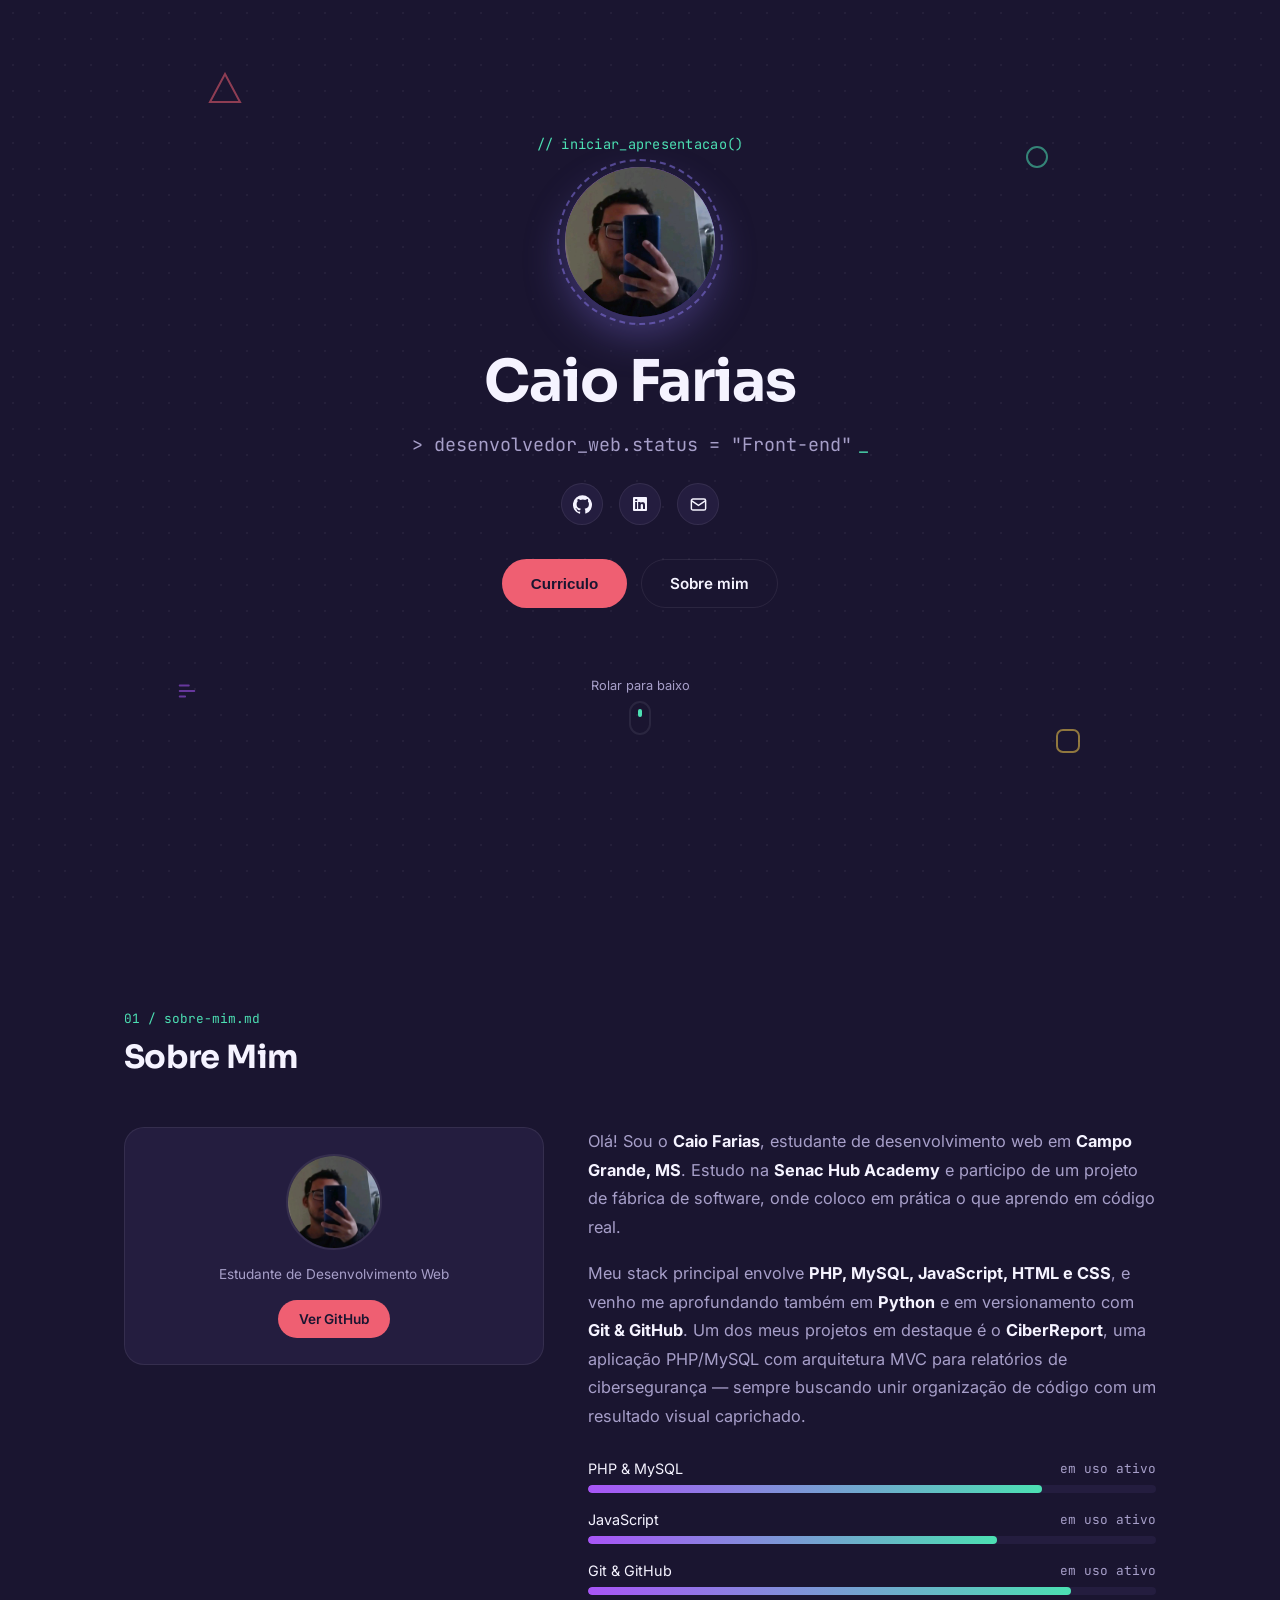
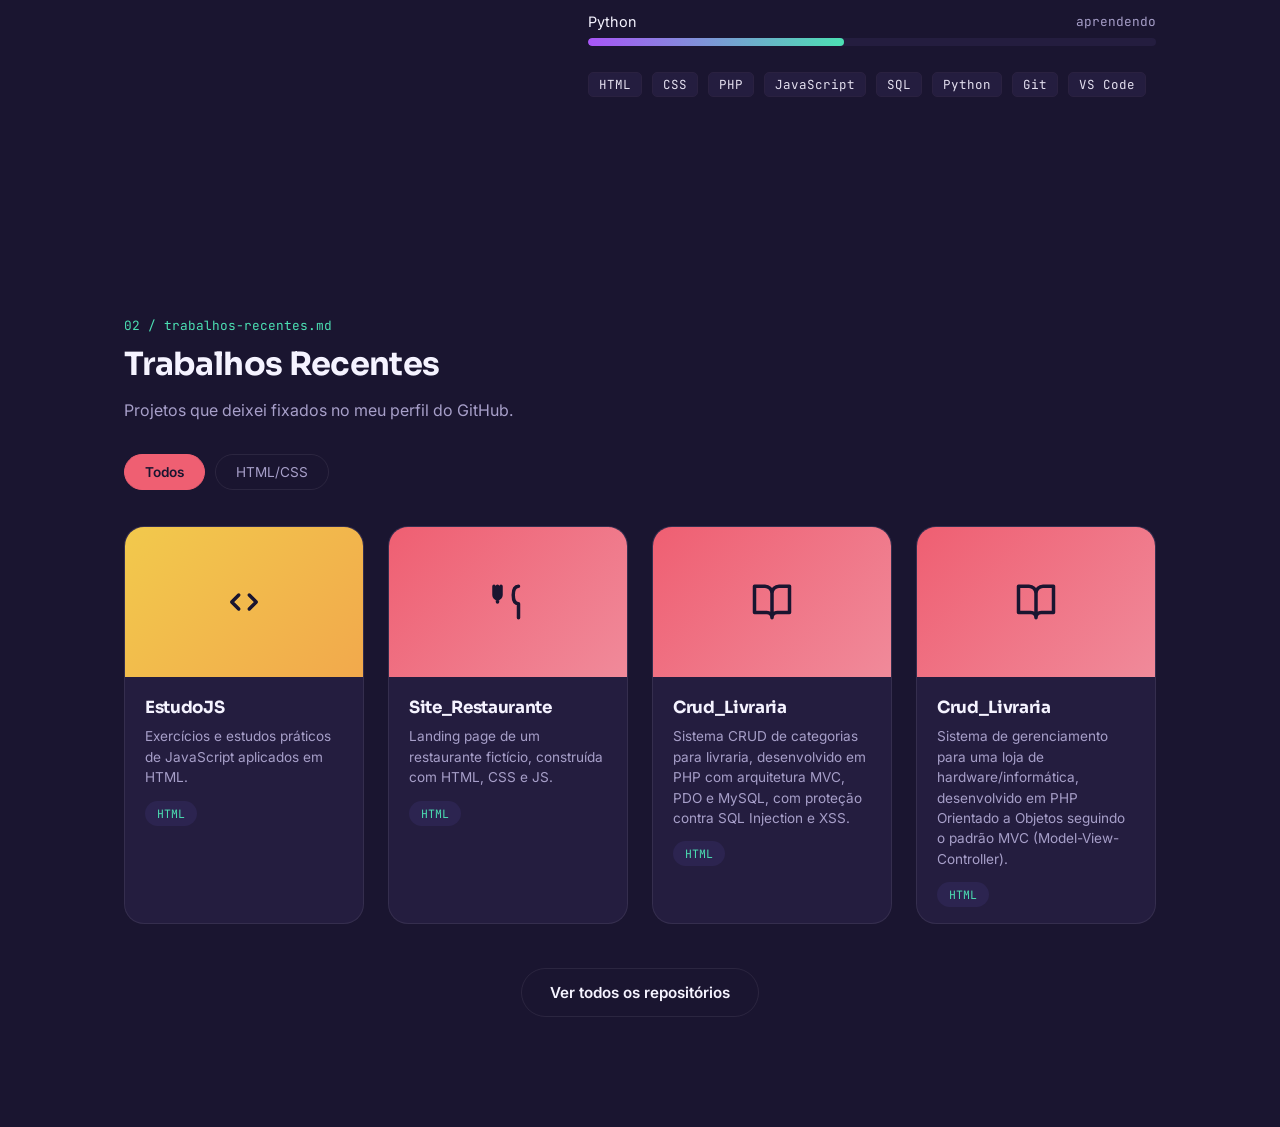
==== commit d98438d4: "melhorias no portifolio" ====
--- a/index.html
+++ b/index.html
@@ -1,202 +1,285 @@
 <!DOCTYPE html>
 <html lang="pt-BR">
 <head>
-<meta charset="UTF-8">
-<meta name="viewport" content="width=device-width, initial-scale=1.0">
-<title>Caio Farias — Desenvolvedor Web</title>
-<link rel="preconnect" href="https://fonts.googleapis.com">
-<link href="https://fonts.googleapis.com/css2?family=Sora:wght@400;600;700;800&family=Inter:wght@400;500;600&family=JetBrains+Mono:wght@400;500;600&display=swap" rel="stylesheet">
-<link rel="stylesheet" href="https://cdnjs.cloudflare.com/ajax/libs/font-awesome/6.7.2/css/all.min.css">
-<link rel="stylesheet" href="index.css">
+  <meta charset="UTF-8">
+  <meta name="viewport" content="width=device-width, initial-scale=1.0">
+  <title>Caio Farias — Desenvolvedor Web</title>
+
+  <link rel="preconnect" href="https://fonts.googleapis.com">
+  <link
+    href="https://fonts.googleapis.com/css2?family=Sora:wght@400;600;700;800&family=Inter:wght@400;500;600&family=JetBrains+Mono:wght@400;500;600&display=swap"
+    rel="stylesheet"
+  >
+  <link rel="stylesheet" href="https://cdnjs.cloudflare.com/ajax/libs/font-awesome/6.7.2/css/all.min.css">
+
+  <!-- Estilos -->
+  <link rel="stylesheet" href="index.css">
+  <link rel="stylesheet" href="curriculo-modal.css">
 </head>
 <body>
-<section class="hero" id="hero">
-<div class="shape" style="top:8%; left:10%; width:34px; animation-delay:0s;">
-<svg viewBox="0 0 34 34" fill="none"><polygon points="17,2 32,30 2,30" stroke="var(--coral)" stroke-width="2"/></svg>
-</div>
-<div class="shape" style="top:16%; right:12%; width:26px; animation-delay:1.2s;">
-<svg viewBox="0 0 26 26" fill="none"><circle cx="13" cy="13" r="10" stroke="var(--mint)" stroke-width="2"/></svg>
-</div>
-<div class="shape" style="bottom:22%; left:7%; width:22px; animation-delay:2s;">
-<svg viewBox="0 0 24 24" fill="none"><path d="M4 12h16M4 6h10M4 18h6" stroke="var(--purple)" stroke-width="2" stroke-linecap="round"/></svg>
-</div>
-<div class="shape" style="bottom:16%; right:9%; width:30px; animation-delay:0.6s;">
-<svg viewBox="0 0 30 30" fill="none"><rect x="4" y="4" width="22" height="22" rx="6" stroke="var(--yellow)" stroke-width="2"/></svg>
-</div>
-<span class="eyebrow mono">// iniciar_apresentacao()</span>
-<div class="avatar-wrap">
-<div class="avatar-ring"></div>
-<div class="avatar">
-<img src="perfil.jpg" alt="" class="avatar-img">
-</div>
-</div>
-<h1>Caio Farias</h1>
-<div class="title-line mono">
-<span>&gt; desenvolvedor_web.status = "Front-end"</span><span class="blink">_</span>
-</div>
-<div class="socials">
-<a href="https://github.com/CaioFarias-jpg" target="_blank" rel="noopener" aria-label="GitHub">
-<svg viewBox="0 0 24 24" fill="var(--text-light)"><path d="M12 .3a12 12 0 0 0-3.8 23.4c.6.1.8-.3.8-.6v-2.2c-3.3.7-4-1.6-4-1.6-.6-1.4-1.4-1.8-1.4-1.8-1.1-.8.1-.8.1-.8 1.2.1 1.9 1.3 1.9 1.3 1.1 1.9 2.9 1.3 3.6 1 .1-.8.4-1.3.8-1.6-2.7-.3-5.4-1.3-5.4-5.9 0-1.3.5-2.4 1.3-3.2-.1-.3-.6-1.6.1-3.3 0 0 1-.3 3.4 1.2a11.5 11.5 0 0 1 6 0c2.3-1.5 3.3-1.2 3.3-1.2.7 1.7.3 3 .1 3.3.8.8 1.3 1.9 1.3 3.2 0 4.6-2.7 5.6-5.4 5.9.4.4.8 1.1.8 2.2v3.3c0 .3.2.7.8.6A12 12 0 0 0 12 .3z"/></svg>
-</a>
-<a href="https://www.linkedin.com/in/caio-farias-459695293/" target="_blank" rel="noopener" aria-label="LinkedIn">
-<i class="fa-brands fa-linkedin"></i>
-</a>
-<a href="mailto:caiovv1@outlook.com" aria-label="Email">
-<svg viewBox="0 0 24 24" fill="none" stroke="var(--text-light)" stroke-width="1.8"><rect x="3" y="5" width="18" height="14" rx="2"/><path d="M3 7l9 6 9-6"/></svg>
-</a>
-</div>
-<div class="hero-ctas">
-<button type="button" data-open-curriculo class="btn btn-solid">Curriculo</button>
-<a href="#sobre" class="btn btn-outline">Sobre mim</a>
-</div>
-<a href="#sobre" class="scroll-hint">
-<span>Rolar para baixo</span>
-<span class="scroll-dot"></span>
-</a>
-</section>
-
-<section class="about" id="sobre">
-<span class="section-tag">01 / sobre-mim.md</span>
-<h2>Sobre Mim</h2>
-<div class="about-grid">
-<div class="about-card">
-<div class="mini-avatar">
-<img src="perfil.jpg" alt="Caio Farias">
-</div>
-<p class="about-card-role">Estudante de Desenvolvimento Web</p>
-<a href="https://github.com/CaioFarias-jpg" target="_blank" rel="noopener" class="btn btn-solid btn-small">Ver GitHub</a>
-</div>
-<div class="about-text">
-<p>Olá! Sou o <strong>Caio Farias</strong>, estudante de desenvolvimento web em <strong>Campo Grande, MS</strong>. Estudo na <strong>Senac Hub Academy</strong> e participo de um projeto de fábrica de software, onde coloco em prática o que aprendo em código real.</p>
-<p>Meu stack principal envolve <strong>PHP, MySQL, JavaScript, HTML e CSS</strong>, e venho me aprofundando também em <strong>Python</strong> e em versionamento com <strong>Git &amp; GitHub</strong>. Um dos meus projetos em destaque é o <strong>CiberReport</strong>, uma aplicação PHP/MySQL com arquitetura MVC para relatórios de cibersegurança — sempre buscando unir organização de código com um resultado visual caprichado.</p>
-<div class="skills">
-<div class="skill-row">
-<div class="skill-label"><span>PHP &amp; MySQL</span><span>em uso ativo</span></div>
-<div class="skill-bar"><div class="skill-fill" style="--pct:80%"></div></div>
-</div>
-<div class="skill-row">
-<div class="skill-label"><span>JavaScript</span><span>em uso ativo</span></div>
-<div class="skill-bar"><div class="skill-fill" style="--pct:72%"></div></div>
-</div>
-<div class="skill-row">
-<div class="skill-label"><span>Git &amp; GitHub</span><span>em uso ativo</span></div>
-<div class="skill-bar"><div class="skill-fill" style="--pct:85%"></div></div>
-</div>
-<div class="skill-row">
-<div class="skill-label"><span>Python</span><span>aprendendo</span></div>
-<div class="skill-bar"><div class="skill-fill" style="--pct:45%"></div></div>
-</div>
-</div>
-<div class="tag-cloud">
-<span class="tag">HTML</span>
-<span class="tag">CSS</span>
-<span class="tag">PHP</span>
-<span class="tag">JavaScript</span>
-<span class="tag">SQL</span>
-<span class="tag">Python</span>
-<span class="tag">Git</span>
-<span class="tag">VS Code</span>
-</div>
-</div>
-</div>
-</section>
-
-<section class="works" id="trabalhos">
-<span class="section-tag">02 / trabalhos-recentes.md</span>
-<h2>Trabalhos Recentes</h2>
-<p class="works-sub">Projetos que deixei fixados no meu perfil do GitHub.</p>
-<div class="filters" id="filters">
-<button class="filter-btn active" data-filter="all">Todos</button>
-<button class="filter-btn" data-filter="html">HTML/CSS</button>
-</div>
-<div class="works-grid" id="worksGrid">
-<a class="work-card" data-cat="html" href="https://github.com/CaioFarias-jpg/EstudoJS" target="_blank" rel="noopener">
-<div class="work-thumb work-thumb-1">
-<svg viewBox="0 0 24 24" width="42" height="42" fill="none"><path d="M9 8l-4 4 4 4M15 8l4 4-4 4" stroke="#1a1530" stroke-width="2" stroke-linecap="round" stroke-linejoin="round"/></svg>
-</div>
-<div class="work-info">
-<h3>EstudoJS</h3>
-<p>Exercícios e estudos práticos de JavaScript aplicados em HTML.</p>
-<span class="work-tag">HTML</span>
-</div>
-</a>
-<a class="work-card" data-cat="html" href="https://github.com/CaioFarias-jpg/Site_Restaurante" target="_blank" rel="noopener">
-<div class="work-thumb work-thumb-2">
-<svg viewBox="0 0 24 24" width="42" height="42" fill="none"><path d="M6 3v9M4 3v5a2 2 0 0 0 2 2 2 2 0 0 0 2-2V3M18 3c-2 0-3 2-3 5s1 5 3 5v8" stroke="#1a1530" stroke-width="2" stroke-linecap="round" stroke-linejoin="round"/></svg>
-</div>
-<div class="work-info">
-<h3>Site_Restaurante</h3>
-<p>Landing page de um restaurante fictício, construída com HTML, CSS e JS.</p>
-<span class="work-tag">HTML</span>
-</div>
-</a>
-<a class="work-card" data-cat="html" href="https://github.com/CaioFarias-jpg/Crud_Livraria" target="_blank" rel="noopener">
-<div class="work-thumb work-thumb-2">
-<svg viewBox="0 0 24 24" width="42" height="42" fill="none"><path d="M2 3h6a4 4 0 0 1 4 4v14a3 3 0 0 0-3-3H2V3z M22 3h-6a4 4 0 0 0-4 4v14a3 3 0 0 1 3-3h7V3z" stroke="#1a1530" stroke-width="2" stroke-linecap="round" stroke-linejoin="round"/></svg>
-</div>
-<div class="work-info">
-<h3>Crud_Livraria</h3>
-<p>Sistema CRUD de categorias para livraria, desenvolvido em PHP com arquitetura MVC, PDO e MySQL, com proteção contra SQL Injection e XSS.</p>
-<span class="work-tag">HTML</span>
-</div>
-</a>
-</div>
-<a href="https://github.com/CaioFarias-jpg?tab=repositories" target="_blank" rel="noopener" class="btn btn-outline load-more">Ver todos os repositórios</a>
-</section>
-
-<div class="cv-overlay" id="cvOverlay">
-  <div class="cv-window" role="dialog" aria-modal="true" aria-label="Currículo de Caio" id="cvModal">
-    <div class="cv-titlebar">
-      <div class="cv-dots">
-        <button aria-label="Fechar" id="closeCvBtn"><span class="red"></span></button>
-        <span class="yellow"></span>
-        <span class="green"></span>
-      </div>
-      <span class="cv-titlebar-label">caio@respawn: ~</span>
-    </div>
-    <div class="cv-body">
-      <div class="line"><span class="p">$</span> whoami</div>
-      <div class="out"><strong>Caio Farias</strong> — Desenvolvedor Web</div>
-
-      <div class="line"><span class="p">$</span> cat <span class="path">sobre.txt</span></div>
-      <div class="out">
-        Estudante de Desenvolvimento Web no Senac Hub Academy (Campo Grande/MS).
-      </div>
-
-      <div class="line"><span class="p">$</span> ls <span class="path">habilidades/</span></div>
-      <div class="out">
-        <div class="tag-row">
+
+  <section class="hero" id="hero">
+
+    <div class="shape" style="top:8%; left:10%; width:34px; animation-delay:0s;">
+      <svg viewBox="0 0 34 34" fill="none">
+        <polygon points="17,2 32,30 2,30" stroke="var(--coral)" stroke-width="2"/>
+      </svg>
+    </div>
+    <div class="shape" style="top:16%; right:12%; width:26px; animation-delay:1.2s;">
+      <svg viewBox="0 0 26 26" fill="none">
+        <circle cx="13" cy="13" r="10" stroke="var(--mint)" stroke-width="2"/>
+      </svg>
+    </div>
+    <div class="shape" style="bottom:22%; left:7%; width:22px; animation-delay:2s;">
+      <svg viewBox="0 0 24 24" fill="none">
+        <path d="M4 12h16M4 6h10M4 18h6" stroke="var(--purple)" stroke-width="2" stroke-linecap="round"/>
+      </svg>
+    </div>
+    <div class="shape" style="bottom:16%; right:9%; width:30px; animation-delay:0.6s;">
+      <svg viewBox="0 0 30 30" fill="none">
+        <rect x="4" y="4" width="22" height="22" rx="6" stroke="var(--yellow)" stroke-width="2"/>
+      </svg>
+    </div>
+
+    <span class="eyebrow mono">// iniciar_apresentacao()</span>
+
+    <div class="avatar-wrap">
+      <div class="avatar-ring"></div>
+      <div class="avatar">
+        <img src="Assets/perfil.jpg" alt="" class="avatar-img">
+      </div>
+    </div>
+
+    <h1>Caio Farias</h1>
+
+    <div class="title-line mono">
+      <span>&gt; desenvolvedor_web.status = "Front-end"</span><span class="blink">_</span>
+    </div>
+
+    <div class="socials">
+      <a href="https://github.com/CaioFarias-jpg" target="_blank" rel="noopener" aria-label="GitHub">
+        <svg viewBox="0 0 24 24" fill="var(--text-light)">
+          <path d="M12 .3a12 12 0 0 0-3.8 23.4c.6.1.8-.3.8-.6v-2.2c-3.3.7-4-1.6-4-1.6-.6-1.4-1.4-1.8-1.4-1.8-1.1-.8.1-.8.1-.8 1.2.1 1.9 1.3 1.9 1.3 1.1 1.9 2.9 1.3 3.6 1 .1-.8.4-1.3.8-1.6-2.7-.3-5.4-1.3-5.4-5.9 0-1.3.5-2.4 1.3-3.2-.1-.3-.6-1.6.1-3.3 0 0 1-.3 3.4 1.2a11.5 11.5 0 0 1 6 0c2.3-1.5 3.3-1.2 3.3-1.2.7 1.7.3 3 .1 3.3.8.8 1.3 1.9 1.3 3.2 0 4.6-2.7 5.6-5.4 5.9.4.4.8 1.1.8 2.2v3.3c0 .3.2.7.8.6A12 12 0 0 0 12 .3z"/>
+        </svg>
+      </a>
+      <a href="https://www.linkedin.com/in/caio-farias-459695293/" target="_blank" rel="noopener" aria-label="LinkedIn">
+        <i class="fa-brands fa-linkedin"></i>
+      </a>
+      <a href="mailto:caiovv1@outlook.com" aria-label="Email">
+        <svg viewBox="0 0 24 24" fill="none" stroke="var(--text-light)" stroke-width="1.8">
+          <rect x="3" y="5" width="18" height="14" rx="2"/>
+          <path d="M3 7l9 6 9-6"/>
+        </svg>
+      </a>
+    </div>
+
+    <div class="hero-ctas">
+      <button type="button" data-open-curriculo class="btn btn-solid">Curriculo</button>
+      <a href="#sobre" class="btn btn-outline">Sobre mim</a>
+    </div>
+
+    <a href="#sobre" class="scroll-hint">
+      <span>Rolar para baixo</span>
+      <span class="scroll-dot"></span>
+    </a>
+
+  </section>
+
+  <section class="about" id="sobre">
+
+    <span class="section-tag">01 / sobre-mim.md</span>
+    <h2>Sobre Mim</h2>
+
+    <div class="about-grid">
+
+      <div class="about-card">
+        <div class="mini-avatar">
+          <img src="Assets/perfil.jpg" alt="Caio Farias">
+        </div>
+        <p class="about-card-role">Estudante de Desenvolvimento Web</p>
+        <a href="https://github.com/CaioFarias-jpg" target="_blank" rel="noopener" class="btn btn-solid btn-small">Ver GitHub</a>
+      </div>
+
+      <div class="about-text">
+        <p>
+          Olá! Sou o <strong>Caio Farias</strong>, estudante de desenvolvimento web em
+          <strong>Campo Grande, MS</strong>. Estudo na <strong>Senac Hub Academy</strong> e
+          participo de um projeto de fábrica de software, onde coloco em prática o que
+          aprendo em código real.
+        </p>
+        <p>
+          Meu stack principal envolve <strong>PHP, MySQL, JavaScript, HTML e CSS</strong>, e
+          venho me aprofundando também em <strong>Python</strong> e em versionamento com
+          <strong>Git &amp; GitHub</strong>. Um dos meus projetos em destaque é o
+          <strong>CiberReport</strong>, uma aplicação PHP/MySQL com arquitetura MVC para
+          relatórios de cibersegurança — sempre buscando unir organização de código com um
+          resultado visual caprichado.
+        </p>
+
+        <div class="skills">
+          <div class="skill-row">
+            <div class="skill-label"><span>PHP &amp; MySQL</span><span>em uso ativo</span></div>
+            <div class="skill-bar"><div class="skill-fill" style="--pct:80%"></div></div>
+          </div>
+          <div class="skill-row">
+            <div class="skill-label"><span>JavaScript</span><span>em uso ativo</span></div>
+            <div class="skill-bar"><div class="skill-fill" style="--pct:72%"></div></div>
+          </div>
+          <div class="skill-row">
+            <div class="skill-label"><span>Git &amp; GitHub</span><span>em uso ativo</span></div>
+            <div class="skill-bar"><div class="skill-fill" style="--pct:85%"></div></div>
+          </div>
+          <div class="skill-row">
+            <div class="skill-label"><span>Python</span><span>aprendendo</span></div>
+            <div class="skill-bar"><div class="skill-fill" style="--pct:45%"></div></div>
+          </div>
+        </div>
+
+        <div class="tag-cloud">
+          <span class="tag">HTML</span>
+          <span class="tag">CSS</span>
           <span class="tag">PHP</span>
-          <span class="tag">MySQL</span>
           <span class="tag">JavaScript</span>
-          <span class="tag">HTML/CSS</span>
-          <span class="tag">Git &amp; GitHub</span>
-          <span class="tag">Python (em estudo)</span>
-        </div>
-      </div>
-
-      <div class="line"><span class="p">$</span> ls <span class="path">projetos/</span></div>
-      <div class="out">
-        <ul>
-          <li><strong>CiberReport</strong> — plataforma de relatórios de cibersegurança (PHP MVC)</li>
-          <li><strong>InfoTech</strong> — sistema de gestão para loja de hardware (PHP MVC)</li>
-          <li><strong>Habit Tracker</strong> — app full-stack de tarefas e hábitos (PHP MVC)</li>
-        </ul>
-      </div>
-
-      <div class="line"><span class="p">$</span> cat <span class="path">formacao.txt</span></div>
-      <div class="out">Desenvolvimento Web — Senac Hub Academy, Campo Grande/MS</div>
-
-      <div class="line"><span class="p">$</span> ./baixar-curriculo<span class="cursor-final"></span></div>
-      <div class="out">
-        <a class="cv-download" href="curriculo-caio.pdf" download>
-          ⭳ baixar curriculo-caio.pdf
-        </a>
+          <span class="tag">SQL</span>
+          <span class="tag">Python</span>
+          <span class="tag">Git</span>
+          <span class="tag">VS Code</span>
+        </div>
+      </div>
+
+    </div>
+  </section>
+
+  <section class="works" id="trabalhos">
+
+    <span class="section-tag">02 / trabalhos-recentes.md</span>
+    <h2>Trabalhos Recentes</h2>
+    <p class="works-sub">Projetos que deixei fixados no meu perfil do GitHub.</p>
+
+    <div class="filters" id="filters">
+      <button class="filter-btn active" data-filter="all">Todos</button>
+      <button class="filter-btn" data-filter="html">HTML/CSS</button>
+    </div>
+
+    <div class="works-grid" id="worksGrid">
+
+      <a class="work-card" data-cat="html" href="https://github.com/CaioFarias-jpg/EstudoJS" target="_blank" rel="noopener">
+        <div class="work-thumb work-thumb-1">
+          <svg viewBox="0 0 24 24" width="42" height="42" fill="none">
+            <path d="M9 8l-4 4 4 4M15 8l4 4-4 4" stroke="#1a1530" stroke-width="2" stroke-linecap="round" stroke-linejoin="round"/>
+          </svg>
+        </div>
+        <div class="work-info">
+          <h3>EstudoJS</h3>
+          <p>Exercícios e estudos práticos de JavaScript aplicados em HTML.</p>
+          <span class="work-tag">HTML</span>
+        </div>
+      </a>
+
+      <a class="work-card" data-cat="html" href="https://github.com/CaioFarias-jpg/Site_Restaurante" target="_blank" rel="noopener">
+        <div class="work-thumb work-thumb-2">
+          <svg viewBox="0 0 24 24" width="42" height="42" fill="none">
+            <path d="M6 3v9M4 3v5a2 2 0 0 0 2 2 2 2 0 0 0 2-2V3M18 3c-2 0-3 2-3 5s1 5 3 5v8" stroke="#1a1530" stroke-width="2" stroke-linecap="round" stroke-linejoin="round"/>
+          </svg>
+        </div>
+        <div class="work-info">
+          <h3>Site_Restaurante</h3>
+          <p>Landing page de um restaurante fictício, construída com HTML, CSS e JS.</p>
+          <span class="work-tag">HTML</span>
+        </div>
+      </a>
+
+      <a class="work-card" data-cat="html" href="https://github.com/CaioFarias-jpg/Crud_Livraria" target="_blank" rel="noopener">
+        <div class="work-thumb work-thumb-2">
+          <svg viewBox="0 0 24 24" width="42" height="42" fill="none">
+            <path d="M2 3h6a4 4 0 0 1 4 4v14a3 3 0 0 0-3-3H2V3z M22 3h-6a4 4 0 0 0-4 4v14a3 3 0 0 1 3-3h7V3z" stroke="#1a1530" stroke-width="2" stroke-linecap="round" stroke-linejoin="round"/>
+          </svg>
+        </div>
+        <div class="work-info">
+          <h3>Crud_Livraria</h3>
+          <p>Sistema CRUD de categorias para livraria, desenvolvido em PHP com arquitetura MVC, PDO e MySQL, com proteção contra SQL Injection e XSS.</p>
+          <span class="work-tag">HTML</span>
+        </div>
+      </a>
+      <a class="work-card" data-cat="html" href="https://github.com/CaioFarias-jpg/InfoTech" target="_blank" rel="noopener">
+        <div class="work-thumb work-thumb-2">
+          <svg viewBox="0 0 24 24" width="42" height="42" fill="none">
+            <path d="M2 3h6a4 4 0 0 1 4 4v14a3 3 0 0 0-3-3H2V3z M22 3h-6a4 4 0 0 0-4 4v14a3 3 0 0 1 3-3h7V3z" stroke="#1a1530" stroke-width="2" stroke-linecap="round" stroke-linejoin="round"/>
+          </svg>
+        </div>
+        <div class="work-info">
+          <h3>Crud_Livraria</h3>
+          <p>Sistema de gerenciamento para uma loja de hardware/informática, desenvolvido em PHP Orientado a Objetos seguindo o padrão MVC (Model-View-Controller).</p>
+          <span class="work-tag">HTML</span>
+        </div>
+      </a>
+
+    </div>
+
+    <a href="https://github.com/CaioFarias-jpg?tab=repositories" target="_blank" rel="noopener" class="btn btn-outline load-more">
+      Ver todos os repositórios
+    </a>
+
+  </section>
+
+  <div class="cv-overlay" id="cvOverlay">
+    <div class="cv-window" role="dialog" aria-modal="true" aria-label="Currículo de Caio" id="cvModal">
+
+      <div class="cv-titlebar">
+        <div class="cv-dots">
+          <button aria-label="Fechar" id="closeCvBtn"><span class="red"></span></button>
+          <span class="yellow"></span>
+          <span class="green"></span>
+        </div>
+        <span class="cv-titlebar-label">caio@farias: ~</span>
+      </div>
+
+      <div class="cv-body">
+
+        <div class="line"><span class="p">$</span> whoami</div>
+        <div class="out"><strong>Caio Farias</strong> — Desenvolvedor Web</div>
+
+        <div class="line"><span class="p">$</span> cat <span class="path">sobre.txt</span></div>
+        <div class="out">
+          Estudante de Desenvolvimento Web no Senac Hub Academy (Campo Grande/MS).
+        </div>
+
+        <div class="line"><span class="p">$</span> ls <span class="path">habilidades/</span></div>
+        <div class="out">
+          <div class="tag-row">
+            <span class="tag">PHP</span>
+            <span class="tag">MySQL</span>
+            <span class="tag">JavaScript</span>
+            <span class="tag">HTML/CSS</span>
+            <span class="tag">Git &amp; GitHub</span>
+            <span class="tag">Python (em estudo)</span>
+          </div>
+        </div>
+
+        <div class="line"><span class="p">$</span> ls <span class="path">projetos/</span></div>
+        <div class="out">
+          <ul>
+            <li><strong>CiberReport</strong> — plataforma de relatórios de cibersegurança (PHP MVC)</li>
+            <li><strong>InfoTech</strong> — sistema de gestão para loja de hardware (PHP MVC)</li>
+            <li><strong>Habit Tracker</strong> — app full-stack de tarefas e hábitos (PHP MVC)</li>
+          </ul>
+        </div>
+
+        <div class="line"><span class="p">$</span> cat <span class="path">formacao.txt</span></div>
+        <div class="out">Desenvolvimento Web — Senac Hub Academy, Campo Grande/MS</div>
+
+        <div class="line"><span class="p">$</span> ./baixar-curriculo<span class="cursor-final"></span></div>
+        <div class="out">
+          <a class="cv-download" href="Assets/Curriculo_Caio_Farias.pdf" download>
+            ⭳ baixar curriculo-caio.pdf
+          </a>
+        </div>
+
       </div>
     </div>
   </div>
-</div>
-<script src="script.js"></script>
+
+  <script src="script.js"></script>
 
 </body>
 </html>
--- a/index.css
+++ b/index.css
@@ -505,7 +505,7 @@
 .cv-overlay {
   position: fixed;
   inset: 0;
-  background: rgba(5,3,10,0.75);
+  background: rgba(5, 3, 10, 0.75);
   backdrop-filter: blur(3px);
   display: none;
   align-items: center;
@@ -514,8 +514,9 @@
   z-index: 1000;
   font-family: 'JetBrains Mono', monospace;
 }
-.cv-overlay.open { 
-  display: flex; 
+
+.cv-overlay.open {
+  display: flex;
 }
 
 .cv-window {
@@ -525,7 +526,7 @@
   background: var(--bg-window);
   border: 1px solid var(--border);
   border-radius: 10px;
-  box-shadow: 0 30px 80px rgba(0,0,0,0.55), 0 0 0 1px rgba(168,85,247,0.06);
+  box-shadow: 0 30px 80px rgba(0, 0, 0, 0.55), 0 0 0 1px rgba(168, 85, 247, 0.06);
   display: flex;
   flex-direction: column;
   overflow: hidden;
@@ -568,15 +569,24 @@
 
 .cv-body::-webkit-scrollbar { width: 8px; }
 .cv-body::-webkit-scrollbar-thumb { background: var(--border); border-radius: 4px; }
+
 .line { margin-bottom: 2px; }
 .line .p { color: var(--purple); }
 .line .path { color: #6ee7b7; }
+
 .out { margin: 4px 0 18px 0; padding-left: 4px; color: var(--text-dim); }
 .out strong { color: var(--text-main); font-weight: 500; }
 .out ul { margin: 6px 0 0; padding-left: 18px; }
 .out li { margin-bottom: 3px; }
+
 .tag-row { display: flex; flex-wrap: wrap; gap: 8px; margin-top: 8px; }
-.tag { border: 1px solid var(--border); color: var(--text-main); padding: 3px 10px; border-radius: 5px; font-size: 12.5px; }
+.tag {
+  border: 1px solid var(--border);
+  color: var(--text-main);
+  padding: 3px 10px;
+  border-radius: 5px;
+  font-size: 12.5px;
+}
 
 .cv-download {
   display: inline-flex;
@@ -596,13 +606,15 @@
 
 .cursor-final {
   display: inline-block;
-  width: 8px; height: 15px;
+  width: 8px;
+  height: 15px;
   background: var(--purple);
   vertical-align: -2px;
   animation: cv-blink 1.1s step-end infinite;
 }
 
 @keyframes cv-blink { 50% { opacity: 0; } }
+
 @keyframes cv-pop-in {
   from { opacity: 0; transform: scale(0.97) translateY(6px); }
   to { opacity: 1; transform: scale(1) translateY(0); }
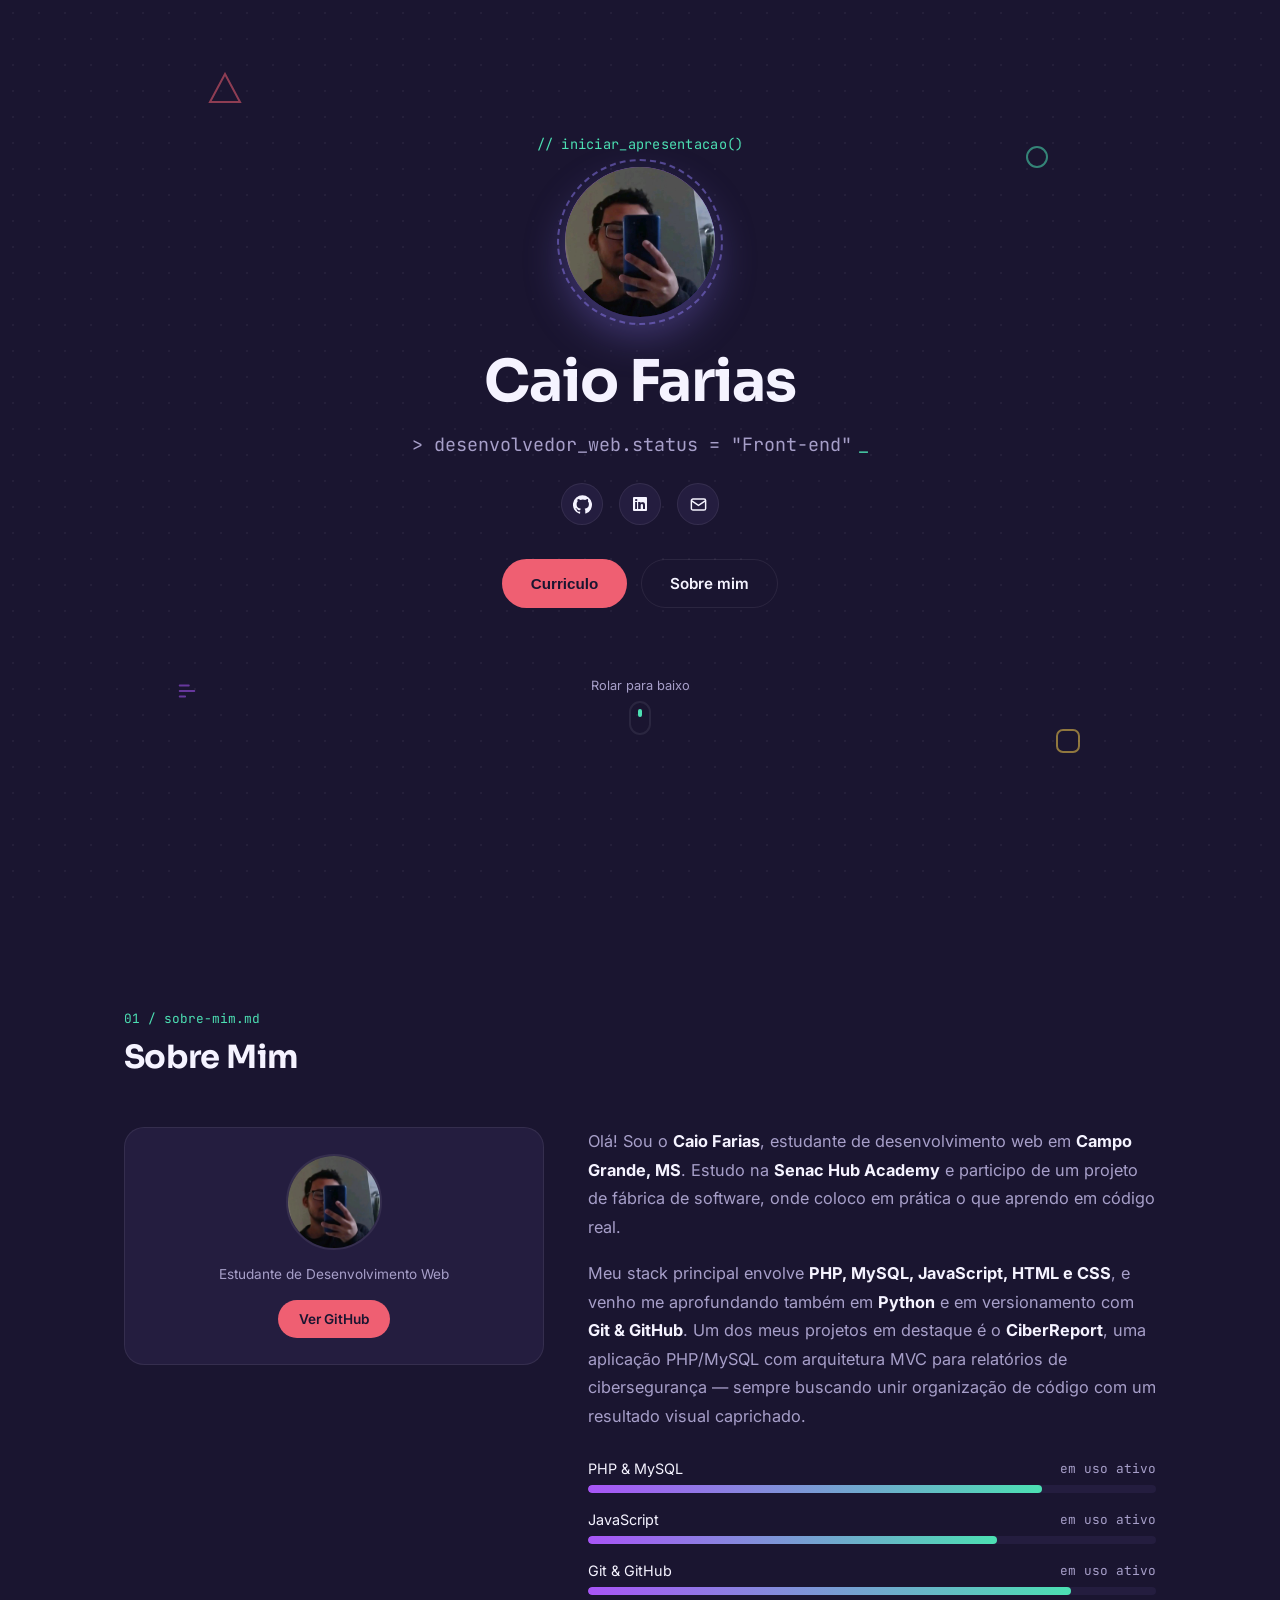
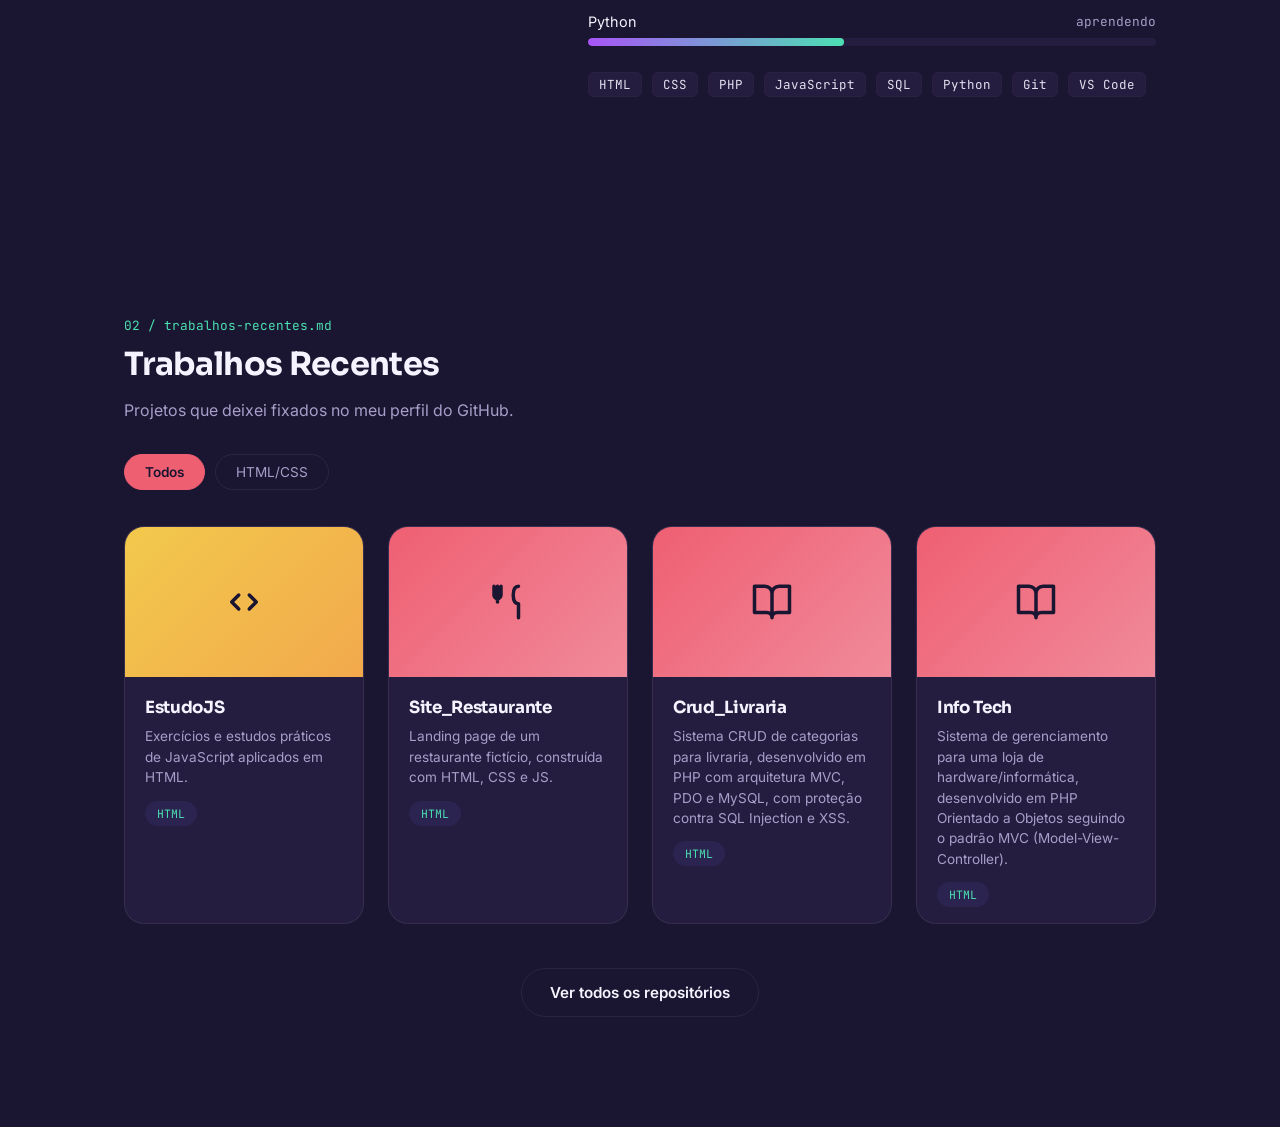
==== commit 473911e1: "melhorias no portifolio" ====
--- a/index.html
+++ b/index.html
@@ -208,7 +208,7 @@
           </svg>
         </div>
         <div class="work-info">
-          <h3>Crud_Livraria</h3>
+          <h3>Info Tech</h3>
           <p>Sistema de gerenciamento para uma loja de hardware/informática, desenvolvido em PHP Orientado a Objetos seguindo o padrão MVC (Model-View-Controller).</p>
           <span class="work-tag">HTML</span>
         </div>
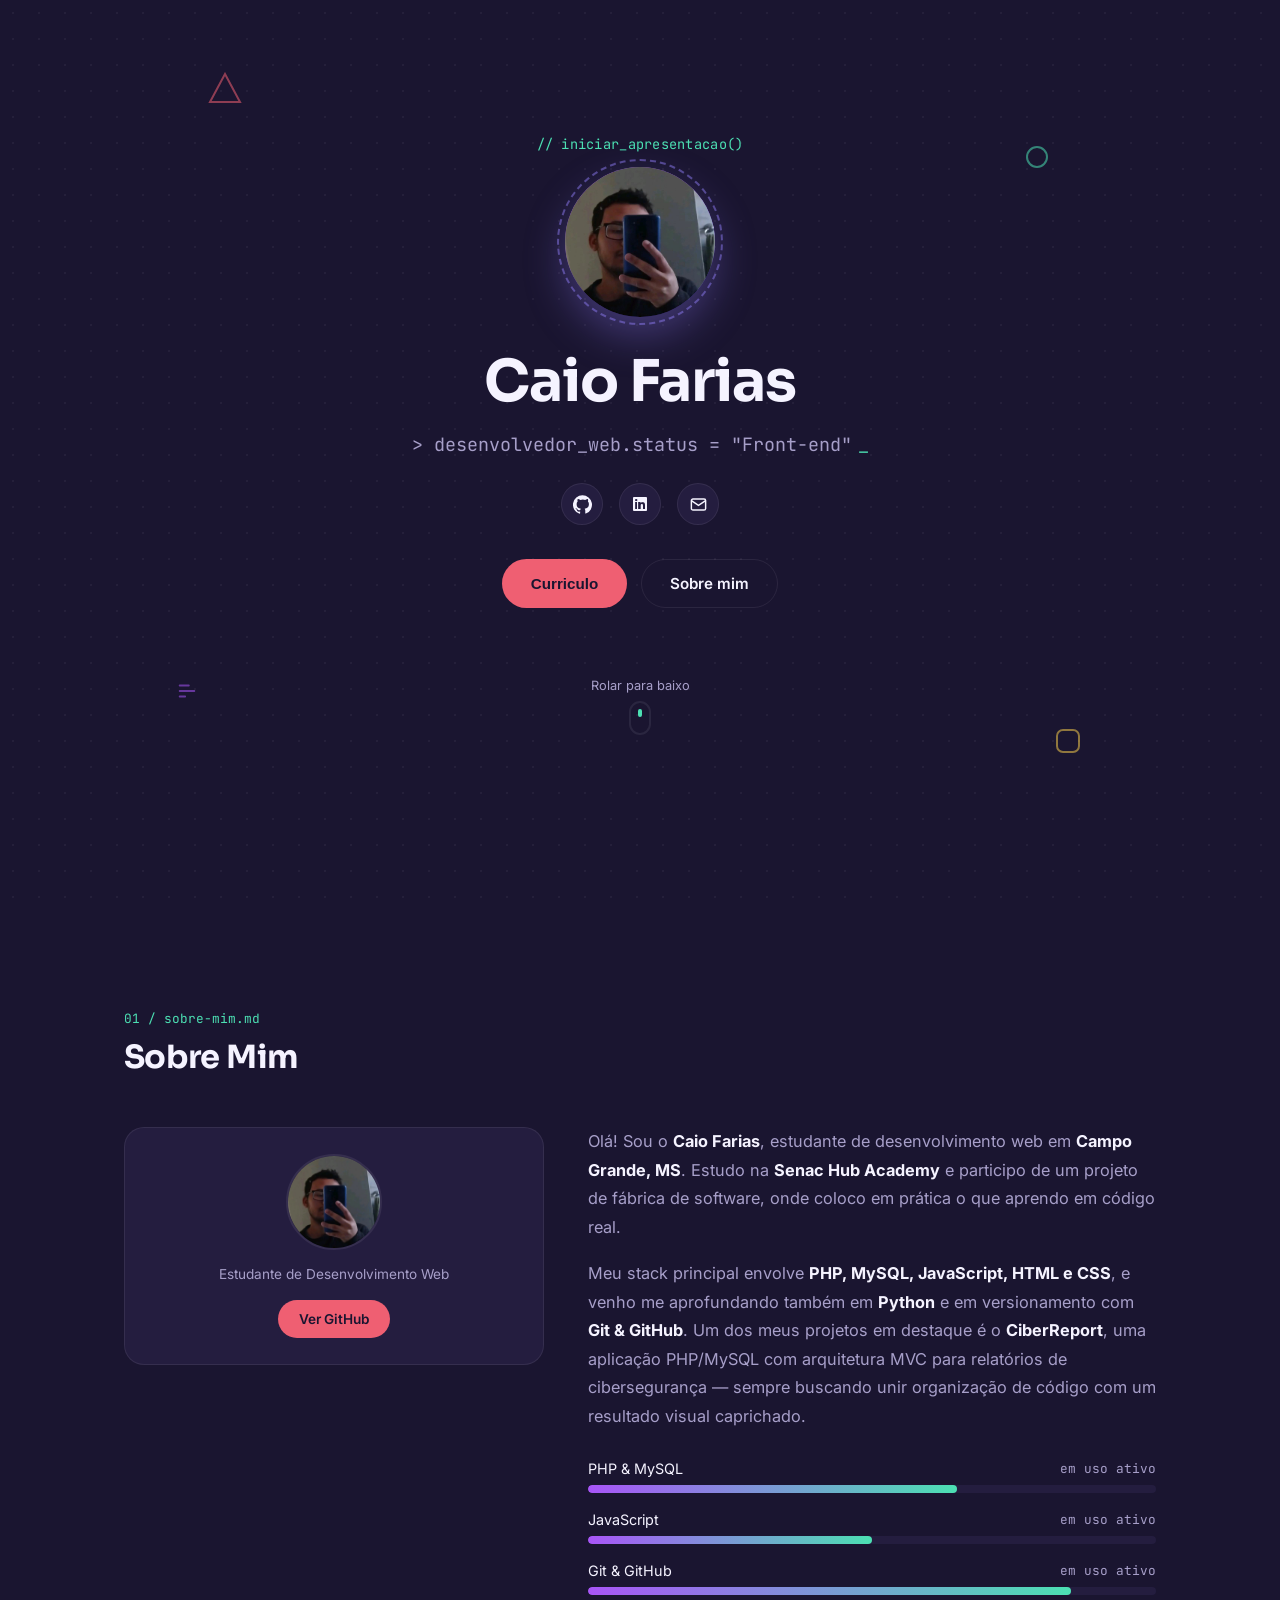
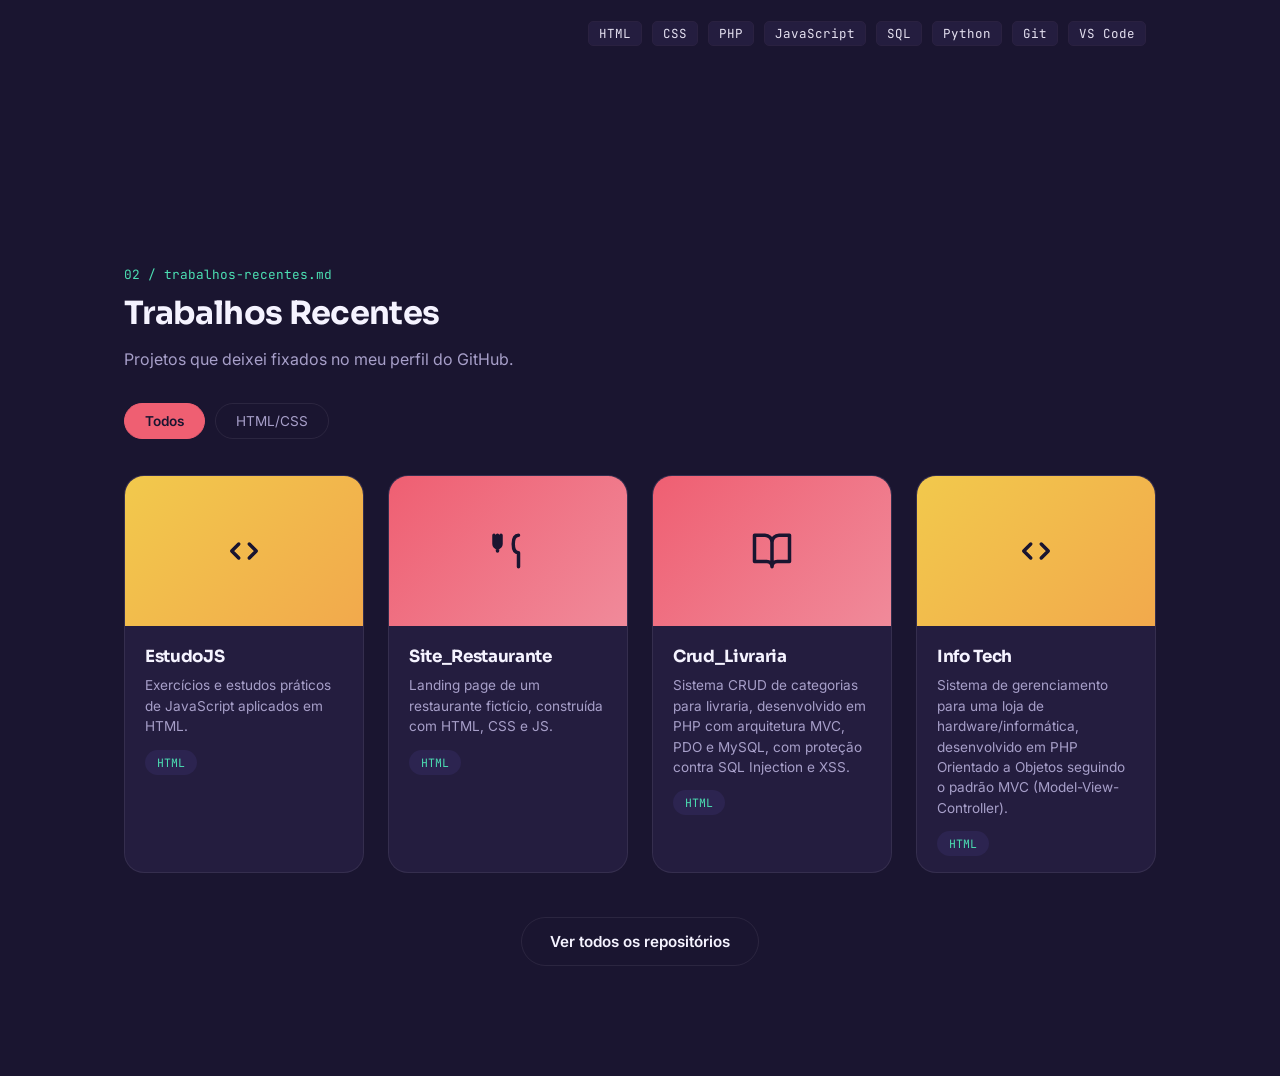
==== commit e811e044: "melhorias" ====
--- a/index.html
+++ b/index.html
@@ -12,9 +12,9 @@
   >
   <link rel="stylesheet" href="https://cdnjs.cloudflare.com/ajax/libs/font-awesome/6.7.2/css/all.min.css">
 
-  <!-- Estilos -->
   <link rel="stylesheet" href="index.css">
-  <link rel="stylesheet" href="curriculo-modal.css">
+  <link rel="stylesheet" href="modal.css">
+
 </head>
 <body>
 
@@ -119,19 +119,15 @@
         <div class="skills">
           <div class="skill-row">
             <div class="skill-label"><span>PHP &amp; MySQL</span><span>em uso ativo</span></div>
-            <div class="skill-bar"><div class="skill-fill" style="--pct:80%"></div></div>
+            <div class="skill-bar"><div class="skill-fill" style="--pct:65%"></div></div>
           </div>
           <div class="skill-row">
             <div class="skill-label"><span>JavaScript</span><span>em uso ativo</span></div>
-            <div class="skill-bar"><div class="skill-fill" style="--pct:72%"></div></div>
+            <div class="skill-bar"><div class="skill-fill" style="--pct:50%"></div></div>
           </div>
           <div class="skill-row">
             <div class="skill-label"><span>Git &amp; GitHub</span><span>em uso ativo</span></div>
             <div class="skill-bar"><div class="skill-fill" style="--pct:85%"></div></div>
-          </div>
-          <div class="skill-row">
-            <div class="skill-label"><span>Python</span><span>aprendendo</span></div>
-            <div class="skill-bar"><div class="skill-fill" style="--pct:45%"></div></div>
           </div>
         </div>
 
@@ -202,9 +198,9 @@
         </div>
       </a>
       <a class="work-card" data-cat="html" href="https://github.com/CaioFarias-jpg/InfoTech" target="_blank" rel="noopener">
-        <div class="work-thumb work-thumb-2">
-          <svg viewBox="0 0 24 24" width="42" height="42" fill="none">
-            <path d="M2 3h6a4 4 0 0 1 4 4v14a3 3 0 0 0-3-3H2V3z M22 3h-6a4 4 0 0 0-4 4v14a3 3 0 0 1 3-3h7V3z" stroke="#1a1530" stroke-width="2" stroke-linecap="round" stroke-linejoin="round"/>
+        <div class="work-thumb work-thumb-1">
+          <svg viewBox="0 0 24 24" width="42" height="42" fill="none">
+            <path d="M9 8l-4 4 4 4M15 8l4 4-4 4" stroke="#1a1530" stroke-width="2" stroke-linecap="round" stroke-linejoin="round"/>
           </svg>
         </div>
         <div class="work-info">
@@ -247,12 +243,11 @@
         <div class="line"><span class="p">$</span> ls <span class="path">habilidades/</span></div>
         <div class="out">
           <div class="tag-row">
-            <span class="tag">PHP</span>
+            <span class="tag">PHP (em estudo)</span>
             <span class="tag">MySQL</span>
-            <span class="tag">JavaScript</span>
+            <span class="tag">JavaScript (em estudo)</span>
             <span class="tag">HTML/CSS</span>
             <span class="tag">Git &amp; GitHub</span>
-            <span class="tag">Python (em estudo)</span>
           </div>
         </div>
 
--- a/index.css
+++ b/index.css
@@ -487,140 +487,4 @@
   .about-grid{ grid-template-columns:1fr; }
   .stats-row{ grid-template-columns:repeat(2, 1fr); row-gap:34px; }
   section{ padding:80px 20px; }
-}
-
-:root {
-  --bg-window: #120e1c;
-  --bg-titlebar: #1a1428;
-  --purple: #a855f7;
-  --purple-dim: #7c3aed;
-  --text-main: #e4e0f0;
-  --text-dim: #8b8496;
-  --border: #2a2140;
-  --dot-red: #ff5f56;
-  --dot-yellow: #ffbd2e;
-  --dot-green: #27c93f;
-}
-
-.cv-overlay {
-  position: fixed;
-  inset: 0;
-  background: rgba(5, 3, 10, 0.75);
-  backdrop-filter: blur(3px);
-  display: none;
-  align-items: center;
-  justify-content: center;
-  padding: 20px;
-  z-index: 1000;
-  font-family: 'JetBrains Mono', monospace;
-}
-
-.cv-overlay.open {
-  display: flex;
-}
-
-.cv-window {
-  width: 100%;
-  max-width: 640px;
-  max-height: 82vh;
-  background: var(--bg-window);
-  border: 1px solid var(--border);
-  border-radius: 10px;
-  box-shadow: 0 30px 80px rgba(0, 0, 0, 0.55), 0 0 0 1px rgba(168, 85, 247, 0.06);
-  display: flex;
-  flex-direction: column;
-  overflow: hidden;
-  animation: cv-pop-in 0.18s ease-out;
-}
-
-.cv-titlebar {
-  background: var(--bg-titlebar);
-  border-bottom: 1px solid var(--border);
-  padding: 10px 14px;
-  display: flex;
-  align-items: center;
-  gap: 10px;
-  flex-shrink: 0;
-}
-
-.cv-dots { display: flex; gap: 7px; }
-.cv-dots span { width: 11px; height: 11px; border-radius: 50%; display: block; }
-.cv-dots .red { background: var(--dot-red); }
-.cv-dots .yellow { background: var(--dot-yellow); }
-.cv-dots .green { background: var(--dot-green); }
-.cv-dots button { all: unset; cursor: pointer; }
-
-.cv-titlebar-label {
-  flex: 1;
-  text-align: center;
-  font-size: 12.5px;
-  color: var(--text-dim);
-  letter-spacing: 0.2px;
-  margin-right: 34px;
-}
-
-.cv-body {
-  padding: 22px 24px 26px;
-  overflow-y: auto;
-  font-size: 14px;
-  line-height: 1.7;
-  color: var(--text-main);
-}
-
-.cv-body::-webkit-scrollbar { width: 8px; }
-.cv-body::-webkit-scrollbar-thumb { background: var(--border); border-radius: 4px; }
-
-.line { margin-bottom: 2px; }
-.line .p { color: var(--purple); }
-.line .path { color: #6ee7b7; }
-
-.out { margin: 4px 0 18px 0; padding-left: 4px; color: var(--text-dim); }
-.out strong { color: var(--text-main); font-weight: 500; }
-.out ul { margin: 6px 0 0; padding-left: 18px; }
-.out li { margin-bottom: 3px; }
-
-.tag-row { display: flex; flex-wrap: wrap; gap: 8px; margin-top: 8px; }
-.tag {
-  border: 1px solid var(--border);
-  color: var(--text-main);
-  padding: 3px 10px;
-  border-radius: 5px;
-  font-size: 12.5px;
-}
-
-.cv-download {
-  display: inline-flex;
-  align-items: center;
-  gap: 8px;
-  margin-top: 4px;
-  background: var(--purple-dim);
-  color: #fff;
-  text-decoration: none;
-  padding: 10px 16px;
-  border-radius: 6px;
-  font-size: 13.5px;
-  transition: background 0.15s ease;
-}
-
-.cv-download:hover { background: var(--purple); }
-
-.cursor-final {
-  display: inline-block;
-  width: 8px;
-  height: 15px;
-  background: var(--purple);
-  vertical-align: -2px;
-  animation: cv-blink 1.1s step-end infinite;
-}
-
-@keyframes cv-blink { 50% { opacity: 0; } }
-
-@keyframes cv-pop-in {
-  from { opacity: 0; transform: scale(0.97) translateY(6px); }
-  to { opacity: 1; transform: scale(1) translateY(0); }
-}
-
-@media (prefers-reduced-motion: reduce) {
-  .cursor-final { animation: none; }
-  .cv-window { animation: none; }
 }
--- a/modal.css
+++ b/modal.css
@@ -0,0 +1,135 @@
+:root {
+  --bg-window: #120e1c;
+  --bg-titlebar: #1a1428;
+  --purple: #a855f7;
+  --purple-dim: #7c3aed;
+  --text-main: #e4e0f0;
+  --text-dim: #8b8496;
+  --border: #2a2140;
+  --dot-red: #ff5f56;
+  --dot-yellow: #ffbd2e;
+  --dot-green: #27c93f;
+}
+
+.cv-overlay {
+  position: fixed;
+  inset: 0;
+  background: rgba(5, 3, 10, 0.75);
+  backdrop-filter: blur(3px);
+  display: none;
+  align-items: center;
+  justify-content: center;
+  padding: 20px;
+  z-index: 1000;
+  font-family: 'JetBrains Mono', monospace;
+}
+
+.cv-overlay.open {
+  display: flex;
+}
+
+.cv-window {
+  width: 100%;
+  max-width: 640px;
+  max-height: 82vh;
+  background: var(--bg-window);
+  border: 1px solid var(--border);
+  border-radius: 10px;
+  box-shadow: 0 30px 80px rgba(0, 0, 0, 0.55), 0 0 0 1px rgba(168, 85, 247, 0.06);
+  display: flex;
+  flex-direction: column;
+  overflow: hidden;
+  animation: cv-pop-in 0.18s ease-out;
+}
+
+.cv-titlebar {
+  background: var(--bg-titlebar);
+  border-bottom: 1px solid var(--border);
+  padding: 10px 14px;
+  display: flex;
+  align-items: center;
+  gap: 10px;
+  flex-shrink: 0;
+}
+
+.cv-dots { display: flex; gap: 7px; }
+.cv-dots span { width: 11px; height: 11px; border-radius: 50%; display: block; }
+.cv-dots .red { background: var(--dot-red); }
+.cv-dots .yellow { background: var(--dot-yellow); }
+.cv-dots .green { background: var(--dot-green); }
+.cv-dots button { all: unset; cursor: pointer; }
+
+.cv-titlebar-label {
+  flex: 1;
+  text-align: center;
+  font-size: 12.5px;
+  color: var(--text-dim);
+  letter-spacing: 0.2px;
+  margin-right: 34px;
+}
+
+.cv-body {
+  padding: 22px 24px 26px;
+  overflow-y: auto;
+  font-size: 14px;
+  line-height: 1.7;
+  color: var(--text-main);
+}
+
+.cv-body::-webkit-scrollbar { width: 8px; }
+.cv-body::-webkit-scrollbar-thumb { background: var(--border); border-radius: 4px; }
+
+.line { margin-bottom: 2px; }
+.line .p { color: var(--purple); }
+.line .path { color: #6ee7b7; }
+
+.out { margin: 4px 0 18px 0; padding-left: 4px; color: var(--text-dim); }
+.out strong { color: var(--text-main); font-weight: 500; }
+.out ul { margin: 6px 0 0; padding-left: 18px; }
+.out li { margin-bottom: 3px; }
+
+.tag-row { display: flex; flex-wrap: wrap; gap: 8px; margin-top: 8px; }
+.tag {
+  border: 1px solid var(--border);
+  color: var(--text-main);
+  padding: 3px 10px;
+  border-radius: 5px;
+  font-size: 12.5px;
+}
+
+.cv-download {
+  display: inline-flex;
+  align-items: center;
+  gap: 8px;
+  margin-top: 4px;
+  background: var(--purple-dim);
+  color: #fff;
+  text-decoration: none;
+  padding: 10px 16px;
+  border-radius: 6px;
+  font-size: 13.5px;
+  transition: background 0.15s ease;
+}
+
+.cv-download:hover { background: var(--purple); }
+
+.cursor-final {
+  display: inline-block;
+  width: 8px;
+  height: 15px;
+  background: var(--purple);
+  vertical-align: -2px;
+  animation: cv-blink 1.1s step-end infinite;
+}
+
+@keyframes cv-blink { 50% { opacity: 0; } }
+
+@keyframes cv-pop-in {
+  from { opacity: 0; transform: scale(0.97) translateY(6px); }
+  to { opacity: 1; transform: scale(1) translateY(0); }
+}
+
+@media (prefers-reduced-motion: reduce) {
+  .cursor-final { animation: none; }
+  .cv-window { animation: none; }
+}
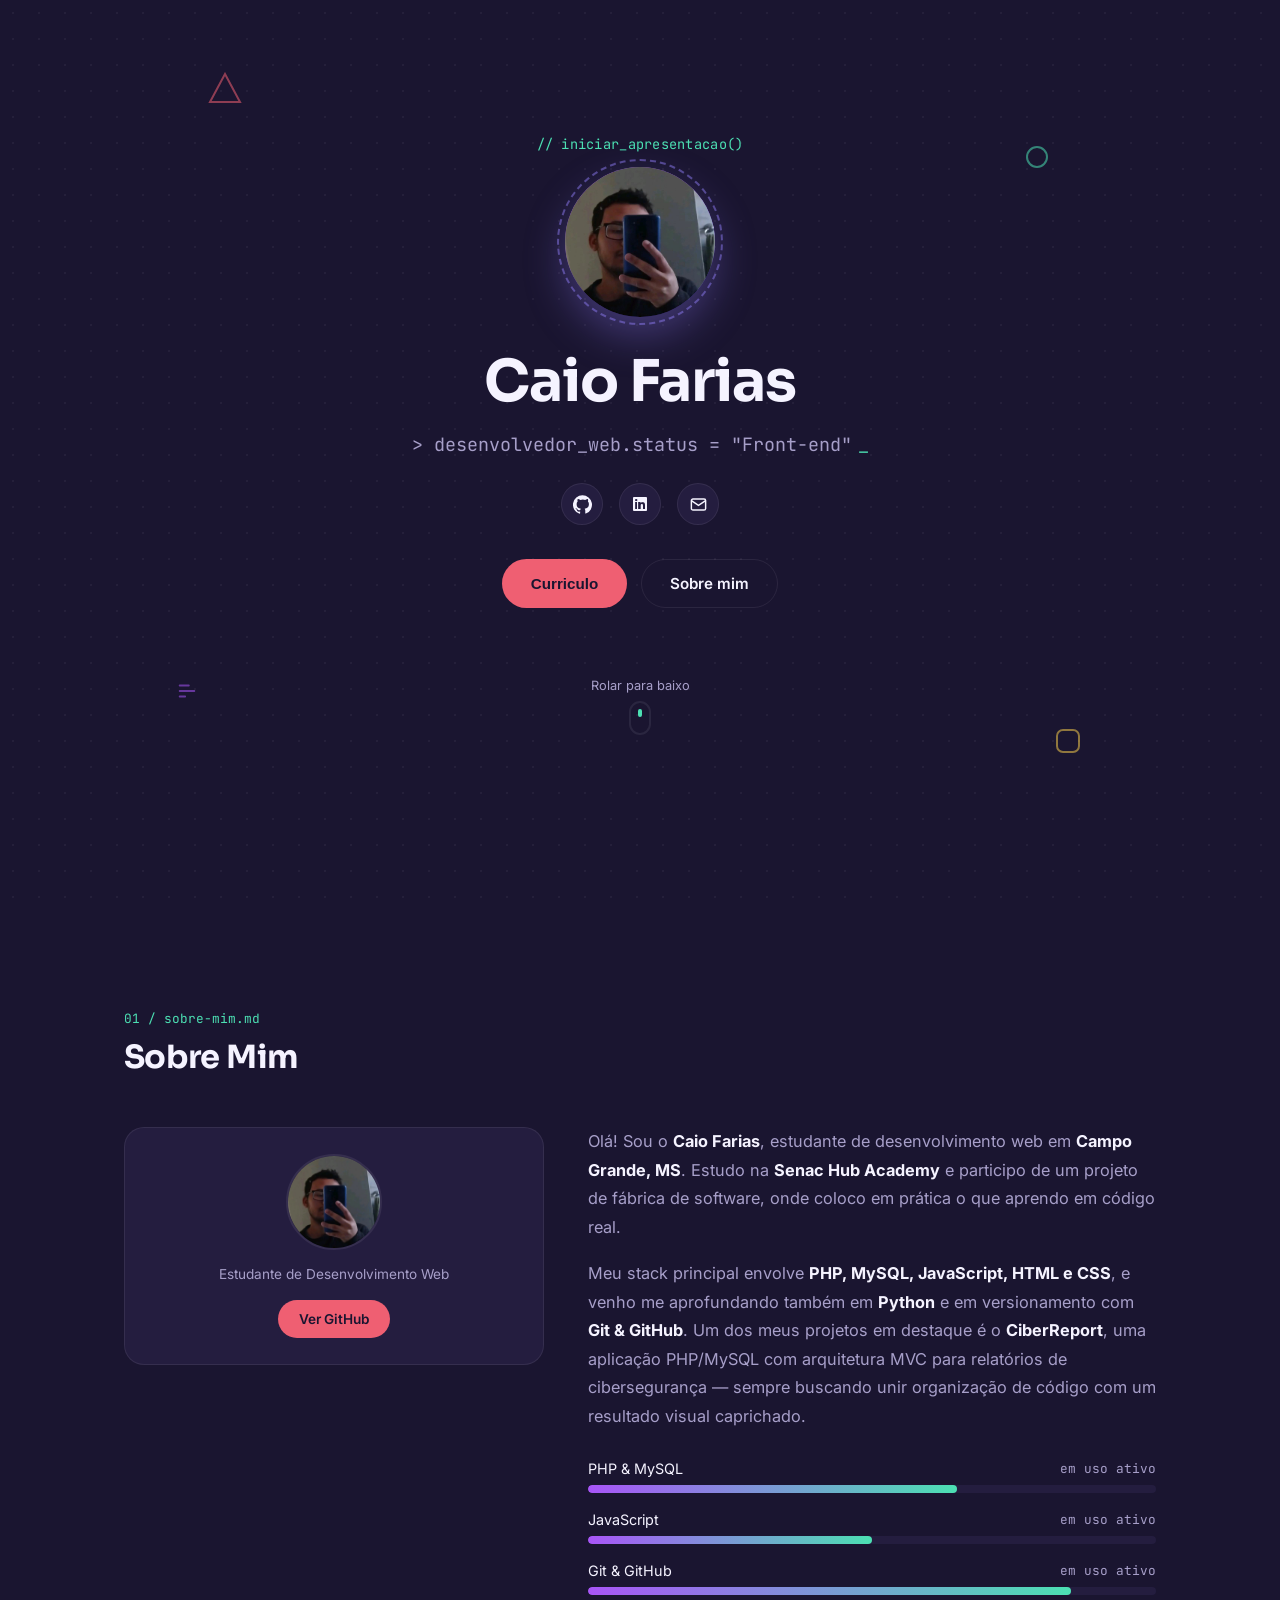
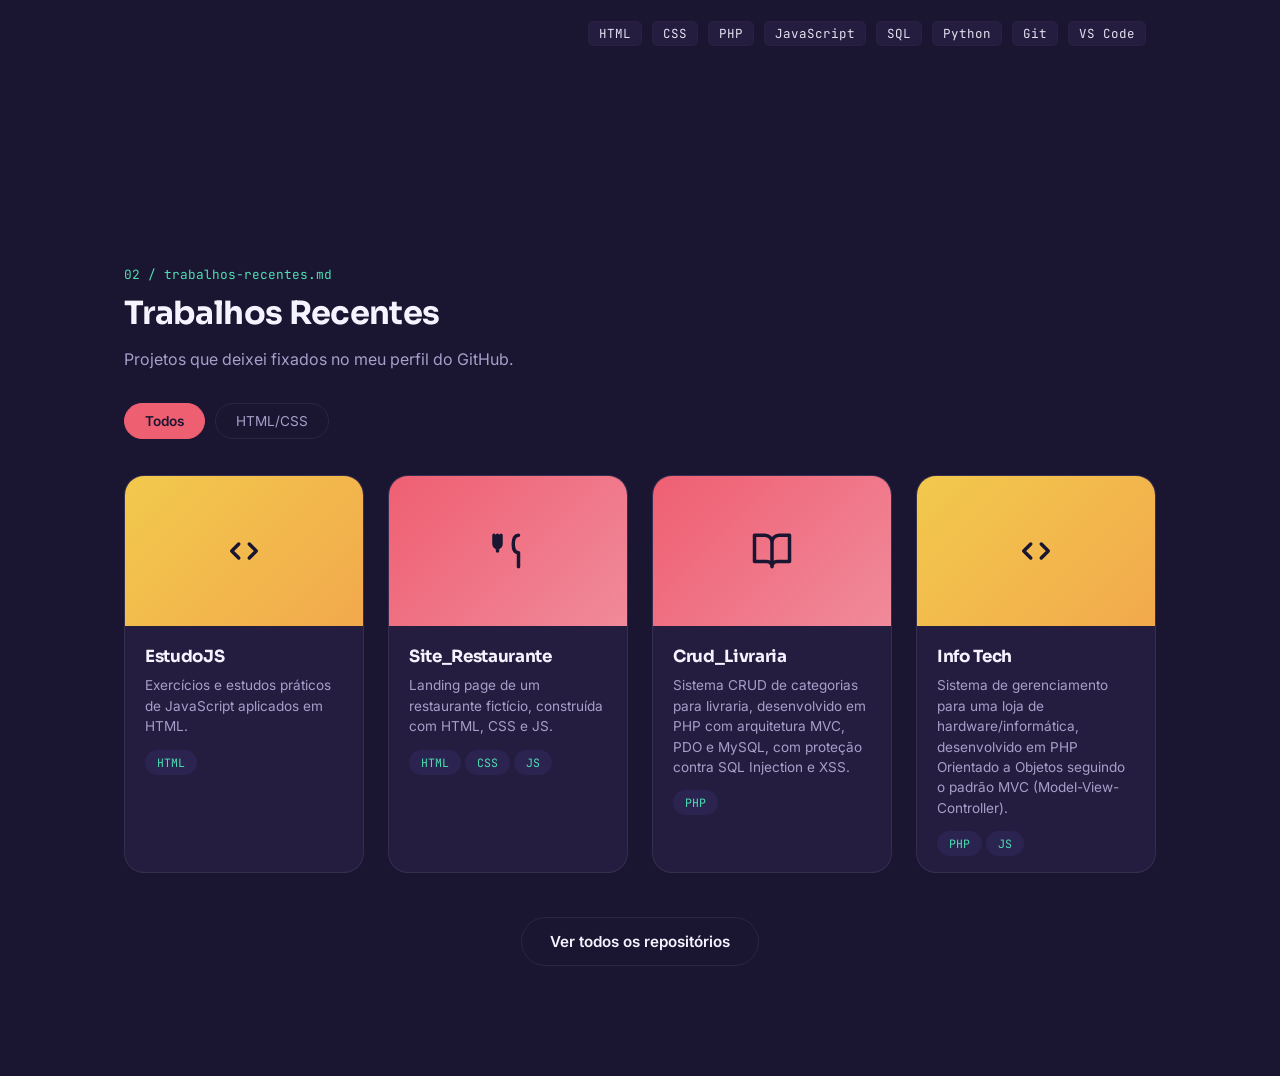
==== commit cd10cb44: "melhorias" ====
--- a/index.html
+++ b/index.html
@@ -182,6 +182,8 @@
           <h3>Site_Restaurante</h3>
           <p>Landing page de um restaurante fictício, construída com HTML, CSS e JS.</p>
           <span class="work-tag">HTML</span>
+          <span class="work-tag">CSS</span>
+          <span class="work-tag">JS</span>
         </div>
       </a>
 
@@ -194,7 +196,7 @@
         <div class="work-info">
           <h3>Crud_Livraria</h3>
           <p>Sistema CRUD de categorias para livraria, desenvolvido em PHP com arquitetura MVC, PDO e MySQL, com proteção contra SQL Injection e XSS.</p>
-          <span class="work-tag">HTML</span>
+          <span class="work-tag">PHP</span>
         </div>
       </a>
       <a class="work-card" data-cat="html" href="https://github.com/CaioFarias-jpg/InfoTech" target="_blank" rel="noopener">
@@ -206,7 +208,8 @@
         <div class="work-info">
           <h3>Info Tech</h3>
           <p>Sistema de gerenciamento para uma loja de hardware/informática, desenvolvido em PHP Orientado a Objetos seguindo o padrão MVC (Model-View-Controller).</p>
-          <span class="work-tag">HTML</span>
+          <span class="work-tag">PHP</span>
+          <span class="work-tag">JS</span>
         </div>
       </a>
 
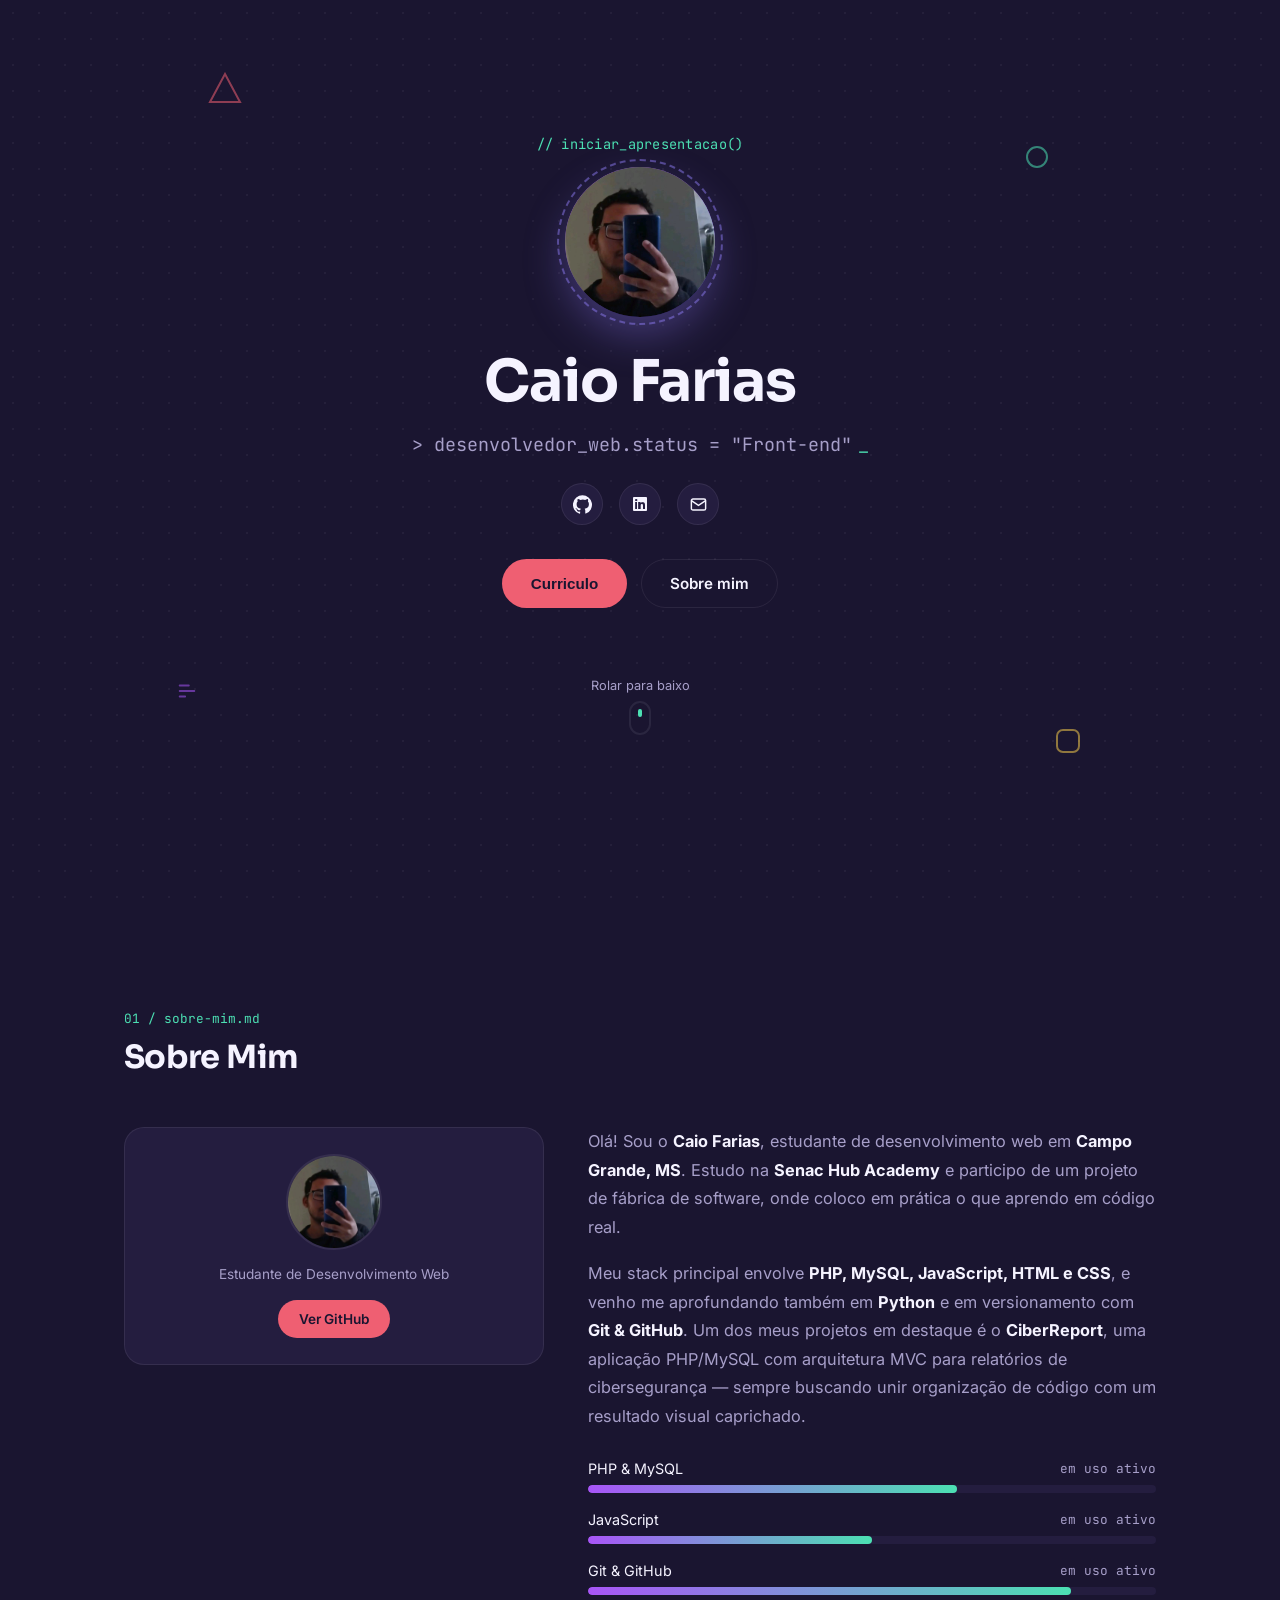
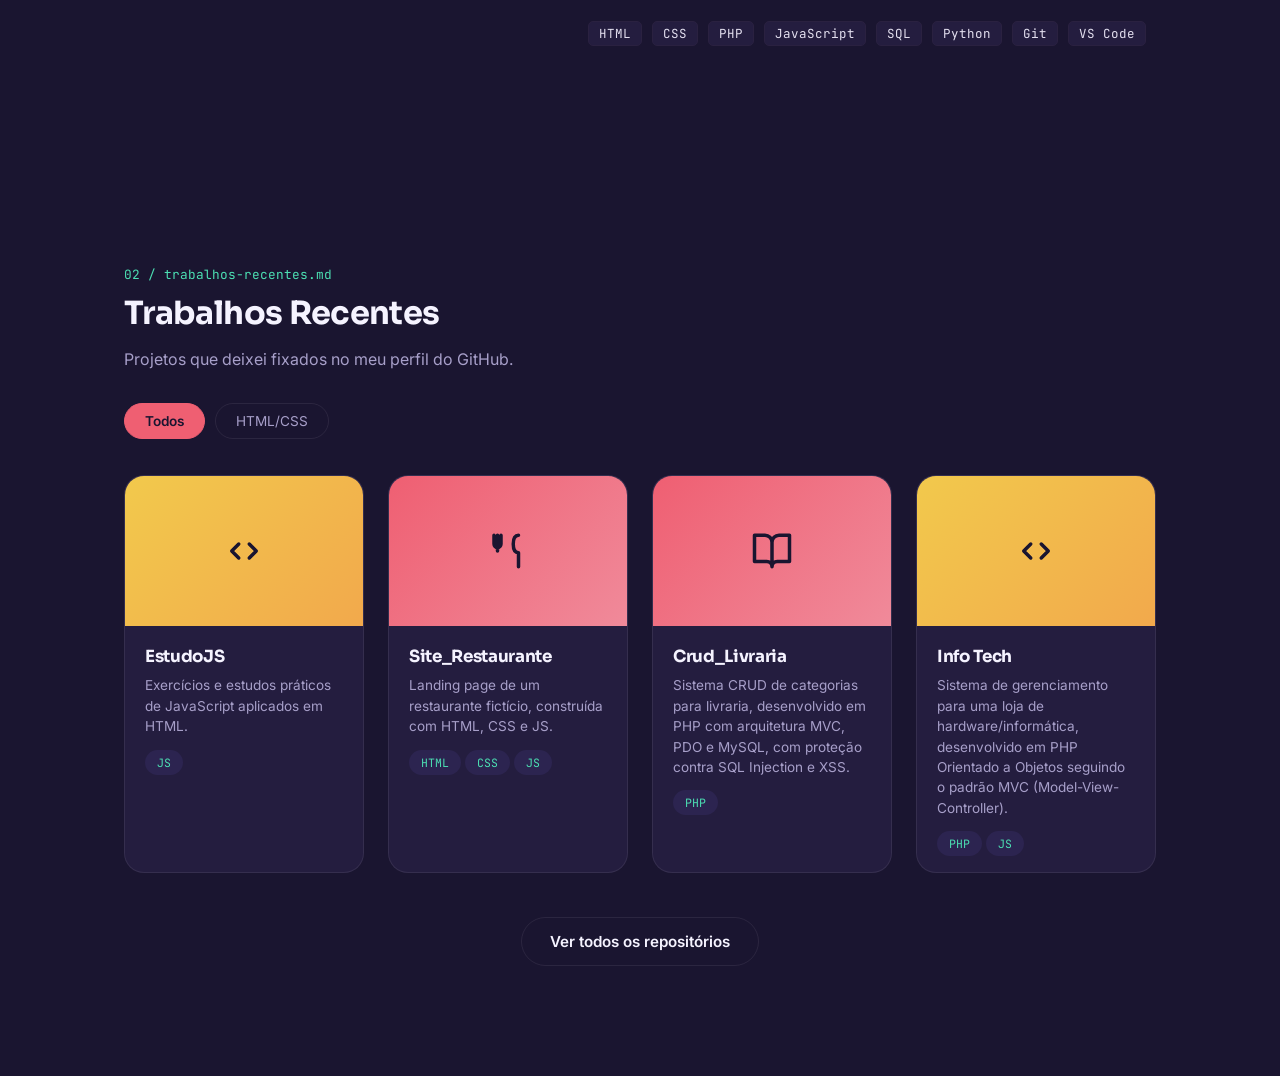
==== commit e8145430: "melhorias" ====
--- a/index.html
+++ b/index.html
@@ -168,7 +168,7 @@
         <div class="work-info">
           <h3>EstudoJS</h3>
           <p>Exercícios e estudos práticos de JavaScript aplicados em HTML.</p>
-          <span class="work-tag">HTML</span>
+          <span class="work-tag">JS</span>
         </div>
       </a>
 
